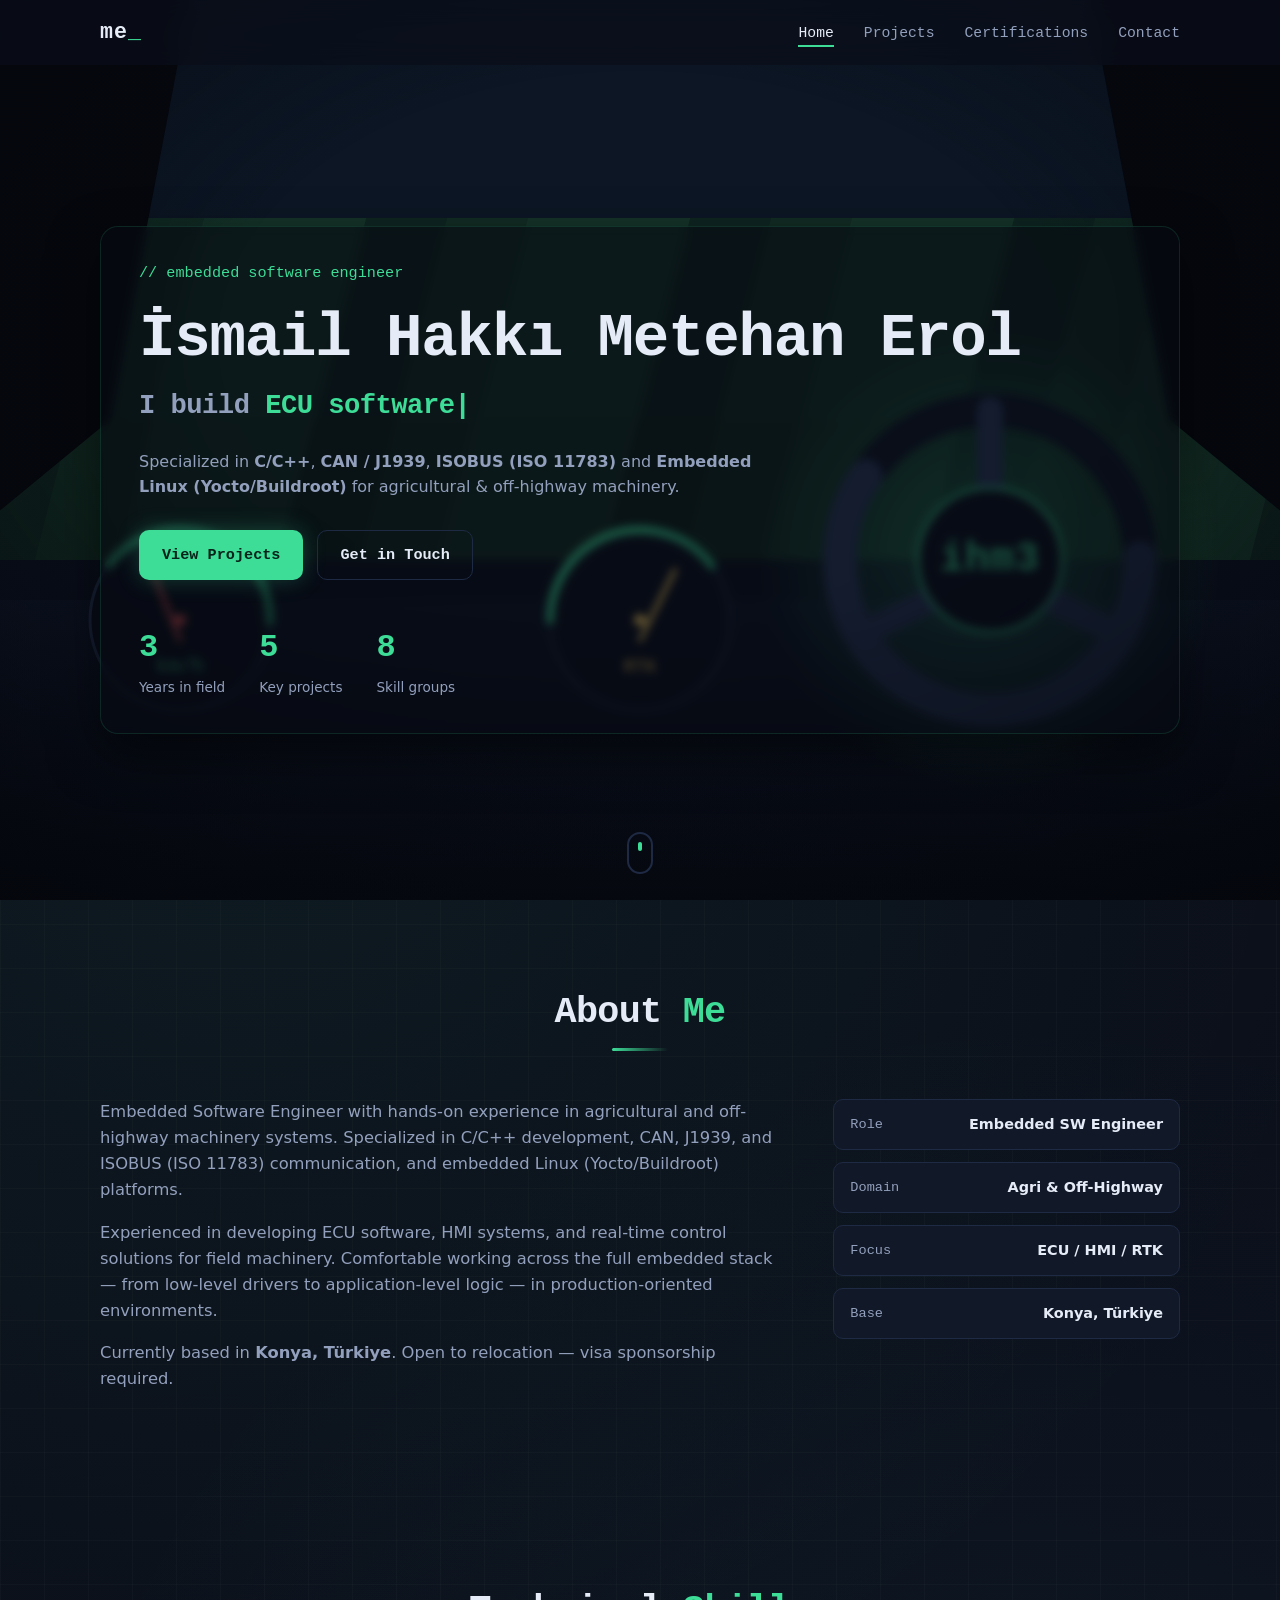
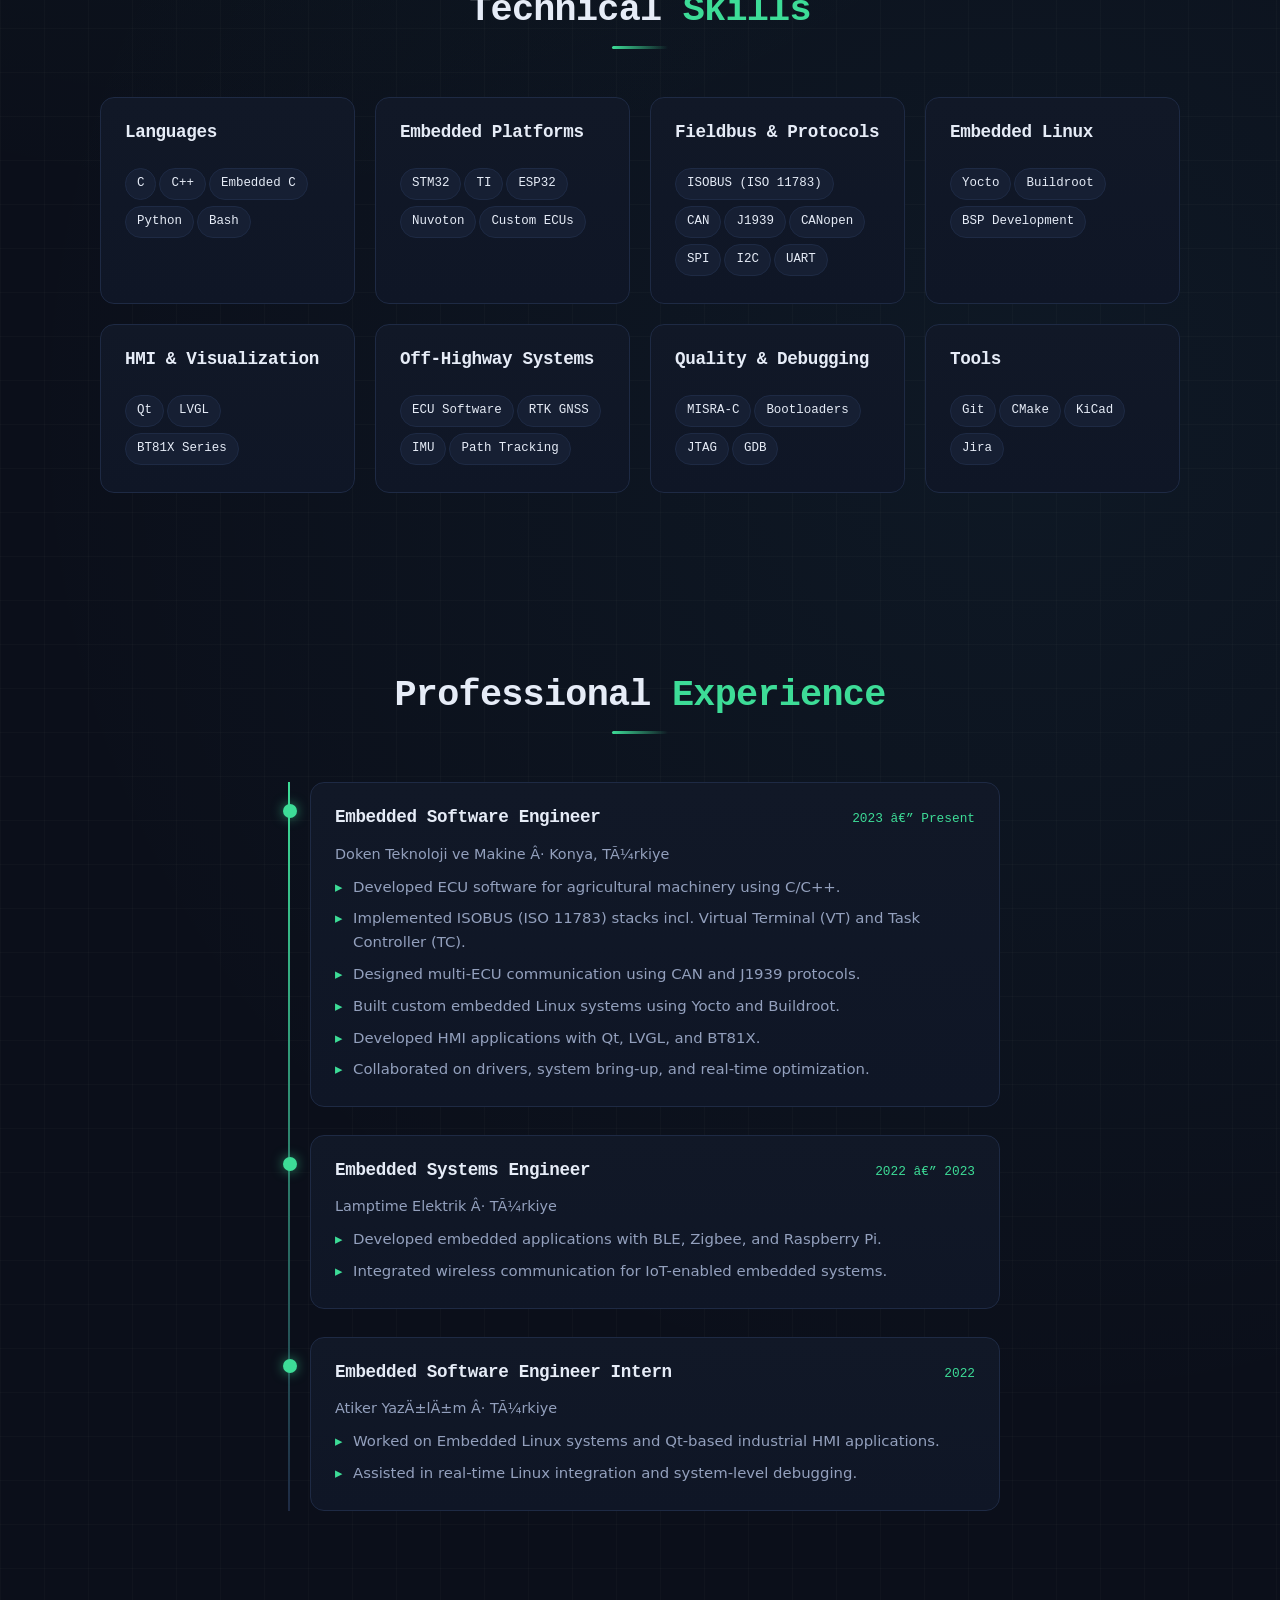
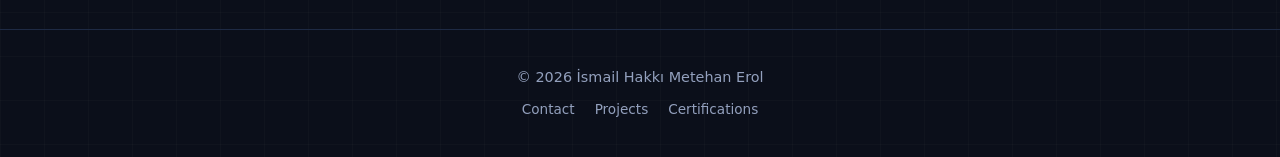
==== index.html @ 16726bd1 "fix: add UTF-8 BOM to all files for reliable Turkish character rendering" ====
﻿<!DOCTYPE html>
<html lang="en">
<head>
  <meta charset="UTF-8">
  <meta name="viewport" content="width=device-width, initial-scale=1.0">
  <meta name="description" content="Portfolio of Metehan Erol, Embedded Software Engineer specializing in agricultural and off-highway systems, ISOBUS, CAN/J1939, and Embedded Linux.">
  <meta name="author" content="İsmail Hakkı Metehan Erol">
  <meta property="og:title" content="Metehan Erol | Embedded Software Engineer">
  <meta property="og:description" content="Embedded Software Engineer — ISOBUS, CAN/J1939, Embedded Linux, RTK GNSS.">
  <meta property="og:type" content="website">
  <title>Metehan Erol | Embedded Software Engineer</title>
  <link rel="stylesheet" href="styles.css">
  <link rel="stylesheet" href="interior.css">
  <script src="script.js" defer></script>
</head>
<body id="top">
  <nav class="navbar" id="navbar">
    <div class="nav-inner">
      <a href="index.html" class="nav-logo">me<span class="accent">_</span></a>
      <button class="nav-toggle" id="navToggle" aria-label="Toggle navigation" aria-expanded="false">
        <span></span><span></span><span></span>
      </button>
      <ul class="nav-links" id="navLinks">
        <li><a href="index.html" class="nav-link active">Home</a></li>
        <li><a href="projects.html" class="nav-link">Projects</a></li>
        <li><a href="certifications.html" class="nav-link">Certifications</a></li>
        <li><a href="contact.html" class="nav-link">Contact</a></li>
      </ul>
    </div>
  </nav>

  <header class="hero">
    <svg class="cab-svg" viewBox="0 0 1400 900" preserveAspectRatio="xMidYMid slice" aria-hidden="true">
      <defs>
        <radialGradient id="wheelGlow" cx="50%" cy="50%" r="50%">
          <stop offset="0%" stop-color="rgba(61,220,151,0.35)"/>
          <stop offset="100%" stop-color="rgba(61,220,151,0)"/>
        </radialGradient>
        <linearGradient id="dashGrad" x1="0" y1="0" x2="0" y2="1">
          <stop offset="0%" stop-color="#0d1526"/>
          <stop offset="100%" stop-color="#070a12"/>
        </linearGradient>
        <linearGradient id="gaugeArc" x1="0" y1="0" x2="1" y2="0">
          <stop offset="0%" stop-color="#1f8f66"/>
          <stop offset="100%" stop-color="#3ddc97"/>
        </linearGradient>
      </defs>

      <!-- Sky -->
      <rect x="0" y="0" width="1400" height="420" fill="#0c1624"/>
      <!-- Moving field rows -->
      <g class="cab-crops">
        <rect x="0" y="380" width="1400" height="300" fill="url(#cropPattern)" opacity="0.7"/>
      </g>
      <pattern id="cropPattern" width="180" height="40" patternUnits="userSpaceOnUse">
        <rect width="180" height="40" fill="#123322"/>
        <rect width="90" height="40" fill="#173d2a"/>
        <rect x="90" width="45" height="40" fill="#0f2a1e"/>
      </pattern>

      <!-- Dashboard body -->
      <path d="M0 560 L1400 560 L1400 900 L0 900 Z" fill="url(#dashGrad)"/>
      <path d="M0 560 L1400 560 L1400 600 L0 600 Z" fill="#0a0f1c"/>

      <!-- Left & right A-pillars -->
      <path d="M0 0 L250 0 L170 420 L0 560 Z" fill="#05070d"/>
      <path d="M1400 0 L1150 0 L1230 420 L1400 560 Z" fill="#05070d"/>

      <!-- Two gauges -->
      <g transform="translate(240 620)">
        <circle r="90" fill="#0a0f1c" stroke="#1e2a44" stroke-width="3"/>
        <circle r="90" fill="none" stroke="url(#gaugeArc)" stroke-width="8" stroke-linecap="round"
              stroke-dasharray="340" stroke-dashoffset="150" transform="rotate(-120)"/>
        <line x1="0" y1="20" x2="-30" y2="-55" stroke="#ff5c5c" stroke-width="4" stroke-linecap="round"/>
        <circle r="6" fill="#ff5c5c"/>
        <text x="0" y="52" text-anchor="middle" fill="#3ddc97" font-family="monospace" font-size="20">km/h</text>
      </g>
      <g transform="translate(700 620)">
        <circle r="90" fill="#0a0f1c" stroke="#1e2a44" stroke-width="3"/>
        <circle r="90" fill="none" stroke="url(#gaugeArc)" stroke-width="8" stroke-linecap="round"
              stroke-dasharray="340" stroke-dashoffset="210" transform="rotate(-120)"/>
        <line x1="0" y1="20" x2="35" y2="-50" stroke="#ffd166" stroke-width="4" stroke-linecap="round"/>
        <circle r="6" fill="#ffd166"/>
        <text x="0" y="52" text-anchor="middle" fill="#ffd166" font-family="monospace" font-size="18">RTK</text>
      </g>

      <!-- Steering wheel -->
      <g transform="translate(1050 560)">
        <circle r="230" fill="url(#wheelGlow)"/>
        <circle cx="0" cy="0" r="150" fill="none" stroke="#0f1626" stroke-width="34"/>
        <circle cx="0" cy="0" r="150" fill="none" stroke="#2a3a5c" stroke-width="34"
                stroke-dasharray="560 380" stroke-linecap="round"/>
        <!-- spokes -->
        <line x1="0" y1="-150" x2="0" y2="-70" stroke="#2a3a5c" stroke-width="26" stroke-linecap="round"/>
        <line x1="-130" y1="75" x2="-60" y2="40" stroke="#2a3a5c" stroke-width="26" stroke-linecap="round"/>
        <line x1="130" y1="75" x2="60" y2="40" stroke="#2a3a5c" stroke-width="26" stroke-linecap="round"/>
        <!-- hub -->
        <circle r="72" fill="#0a0f1c" stroke="#3ddc97" stroke-width="3"/>
        <text x="0" y="10" text-anchor="middle" fill="#3ddc97" font-family="monospace"
              font-weight="bold" font-size="40" letter-spacing="1">ihm3</text>
      </g>

      <!-- Vignette -->
      <rect x="0" y="0" width="1400" height="900" fill="url(#vignetteGrad)"/>
      <defs>
        <radialGradient id="vignetteGrad" cx="50%" cy="38%" r="75%">
          <stop offset="40%" stop-color="rgba(5,8,15,0)"/>
          <stop offset="100%" stop-color="rgba(4,6,12,0.85)"/>
        </radialGradient>
      </defs>
    </svg>
    <div class="hero-inner">
      <p class="hero-eyebrow reveal">// embedded software engineer</p>
      <h1 class="hero-title reveal">İsmail Hakkı Metehan Erol</h1>
      <h2 class="hero-sub reveal">I build <span id="typed" class="accent"></span><span class="cursor">|</span></h2>
      <p class="hero-desc reveal">
        Specialized in <strong>C/C++</strong>, <strong>CAN / J1939</strong>, <strong>ISOBUS (ISO 11783)</strong>
        and <strong>Embedded Linux (Yocto/Buildroot)</strong> for agricultural &amp; off-highway machinery.
      </p>
      <div class="hero-actions reveal">
        <a href="projects.html" class="btn btn-primary">View Projects</a>
        <a href="contact.html" class="btn btn-ghost">Get in Touch</a>
      </div>
      <div class="hero-stats reveal" id="statCounters">
        <div class="stat"><span class="stat-num" data-target="3">0</span><span class="stat-label">Years in field</span></div>
        <div class="stat"><span class="stat-num" data-target="5">0</span><span class="stat-label">Key projects</span></div>
        <div class="stat"><span class="stat-num" data-target="8">0</span><span class="stat-label">Skill groups</span></div>
      </div>
    </div>
    <a href="#about" class="scroll-hint" aria-label="Scroll to about"><span></span></a>
  </header>

  <main class="container">
    <section id="about" class="section">
      <div class="section-head reveal">
        <h2 class="section-title">About <span class="accent">Me</span></h2>
      </div>
      <div class="about-grid">
        <div class="about-text reveal">
          <p>
            Embedded Software Engineer with hands-on experience in agricultural and off-highway machinery systems.
            Specialized in C/C++ development, CAN, J1939, and ISOBUS (ISO 11783) communication, and embedded Linux
            (Yocto/Buildroot) platforms.
          </p>
          <p>
            Experienced in developing ECU software, HMI systems, and real-time control solutions for field machinery.
            Comfortable working across the full embedded stack — from low-level drivers to application-level logic —
            in production-oriented environments.
          </p>
          <p>
            Currently based in <strong>Konya, Türkiye</strong>. Open to relocation — visa sponsorship required.
          </p>
        </div>
        <div class="about-facts reveal">
          <div class="fact"><span>Role</span><b>Embedded SW Engineer</b></div>
          <div class="fact"><span>Domain</span><b>Agri &amp; Off-Highway</b></div>
          <div class="fact"><span>Focus</span><b>ECU / HMI / RTK</b></div>
          <div class="fact"><span>Base</span><b>Konya, Türkiye</b></div>
        </div>
      </div>
    </section>

    <section id="skills" class="section">
      <div class="section-head reveal">
        <h2 class="section-title">Technical <span class="accent">Skills</span></h2>
      </div>
      <div class="skills-grid" id="skillsGrid"></div>
    </section>

    <section id="experience" class="section">
      <div class="section-head reveal">
        <h2 class="section-title">Professional <span class="accent">Experience</span></h2>
      </div>
      <div class="timeline" id="timeline"></div>
    </section>
  </main>

  <footer class="footer">
    <p>© <span id="year"></span> İsmail Hakkı Metehan Erol</p>
    <p class="footer-links">
      <a href="contact.html">Contact</a>
      <a href="projects.html">Projects</a>
      <a href="certifications.html">Certifications</a>
    </p>
  </footer>

  <button class="to-top" id="toTop" aria-label="Back to top">↑</button>
</body>
</html>
---- styles.css ----
﻿/* ============ Reset & Variables ============ */
*,
*::before,
*::after {
  box-sizing: border-box;
  margin: 0;
  padding: 0;
}

:root {
  --bg: #0b0f1a;
  --bg-elev: #111827;
  --bg-elev2: #161f33;
  --surface: #0f1626;
  --border: #1e2a44;
  --text: #e6ecf7;
  --muted: #93a0bd;
  --accent: #3ddc97;
  --accent-dim: #1f8f66;
  --danger: #ff5c5c;
  --warning: #ffd166;
  --info: #4cc9f0;
  --mono: "JetBrains Mono", "Fira Code", Consolas, monospace;
  --sans: "Inter", "Segoe UI", system-ui, -apple-system, sans-serif;
  --radius: 14px;
  --transition: 0.28s cubic-bezier(0.4, 0, 0.2, 1);
  --shadow: 0 10px 30px rgba(0, 0, 0, 0.45);
}
/* ============ Base & Background ============ */
html {
  scroll-behavior: smooth;
}

body {
  background-color: var(--bg);
  background-image:
    radial-gradient(circle at 20% 20%, rgba(61, 220, 151, 0.06), transparent 40%),
    radial-gradient(circle at 80% 60%, rgba(76, 201, 240, 0.05), transparent 45%),
    linear-gradient(rgba(255, 255, 255, 0.02) 1px, transparent 1px),
    linear-gradient(90deg, rgba(255, 255, 255, 0.02) 1px, transparent 1px);
  background-size: 100% 100%, 100% 100%, 44px 44px, 44px 44px;
  color: var(--text);
  font-family: var(--sans);
  line-height: 1.6;
  -webkit-font-smoothing: antialiased;
  overflow-x: hidden;
}

a {
  color: var(--accent);
  text-decoration: none;
}

a:hover {
  color: #6ff0bb;
}

.container {
  width: min(1080px, 92%);
  margin: 0 auto;
}

::selection {
  background: var(--accent);
  color: #06231a;
}

::-webkit-scrollbar {
  width: 10px;
}
::-webkit-scrollbar-track {
  background: var(--bg);
}
::-webkit-scrollbar-thumb {
  background: var(--border);
  border-radius: 10px;
}
::-webkit-scrollbar-thumb:hover {
  background: var(--accent-dim);
}

.accent {
  color: var(--accent);
}
/* ============ Typography & Sections ============ */
h1, h2, h3, h4 {
  font-family: var(--mono);
  font-weight: 700;
  line-height: 1.2;
  letter-spacing: -0.02em;
}

.section {
  padding: 90px 0;
}

.section-head {
  text-align: center;
  margin-bottom: 48px;
}

.section-title {
  font-size: clamp(1.6rem, 3.5vw, 2.3rem);
  margin-bottom: 12px;
}

.section-title::after {
  content: "";
  display: block;
  width: 56px;
  height: 3px;
  margin: 14px auto 0;
  background: linear-gradient(90deg, var(--accent), transparent);
  border-radius: 3px;
}

.section-sub {
  color: var(--muted);
  max-width: 560px;
  margin: 0 auto;
}
/* ============ Cards, Badges, Buttons ============ */
.card {
  background: linear-gradient(180deg, var(--bg-elev), var(--surface));
  border: 1px solid var(--border);
  border-radius: var(--radius);
  padding: 24px;
  transition: transform var(--transition), box-shadow var(--transition), border-color var(--transition);
}

.card:hover {
  transform: translateY(-4px);
  border-color: var(--accent-dim);
  box-shadow: var(--shadow), 0 0 24px rgba(61, 220, 151, 0.12);
}

.card-title {
  font-size: 1.1rem;
  margin-bottom: 10px;
  color: var(--text);
}

.card-text {
  color: var(--muted);
  font-size: 0.95rem;
}

.badge {
  display: inline-block;
  font-family: var(--mono);
  font-size: 0.78rem;
  padding: 5px 11px;
  margin: 3px 3px 3px 0;
  border: 1px solid var(--border);
  border-radius: 999px;
  color: var(--text);
  background: var(--bg-elev2);
  transition: all var(--transition);
}

.badge:hover {
  border-color: var(--accent);
  color: var(--accent);
  box-shadow: 0 0 12px rgba(61, 220, 151, 0.2);
}

.btn {
  display: inline-block;
  font-family: var(--mono);
  font-weight: 600;
  font-size: 0.95rem;
  padding: 12px 22px;
  border-radius: 10px;
  border: 1px solid transparent;
  cursor: pointer;
  transition: all var(--transition);
}

.btn-primary {
  background: var(--accent);
  color: #06231a;
  box-shadow: 0 0 22px rgba(61, 220, 151, 0.25);
}

.btn-primary:hover {
  background: #6ff0bb;
  color: #06231a;
  transform: translateY(-2px);
}

.btn-ghost {
  border-color: var(--border);
  color: var(--text);
  background: transparent;
}

.btn-ghost:hover {
  border-color: var(--accent);
  color: var(--accent);
}
/* ============ Responsive Breakpoints ============ */
@media (max-width: 768px) {
  .section {
    padding: 60px 0;
  }
  .nav-links {
    position: fixed;
    inset: 0 0 auto 0;
    flex-direction: column;
    background: var(--bg-elev);
    padding: 80px 24px 24px;
    gap: 20px;
    transform: translateY(-120%);
    transition: transform var(--transition);
    z-index: 90;
  }
  .nav-links.open {
    transform: translateY(0);
  }
  .nav-toggle {
    display: flex;
  }
  .hero-inner {
    padding: 0 20px;
  }
  .dashboard {
    grid-template-columns: 1fr !important;
  }
}
/* ============ Navbar ============ */
.navbar {
  position: fixed;
  top: 0;
  left: 0;
  right: 0;
  z-index: 100;
  background: rgba(11, 15, 26, 0.72);
  backdrop-filter: blur(12px);
  border-bottom: 1px solid transparent;
  transition: background var(--transition), border-color var(--transition);
}

.navbar.scrolled {
  background: rgba(11, 15, 26, 0.92);
  border-color: var(--border);
}

.nav-inner {
  width: min(1080px, 92%);
  margin: 0 auto;
  display: flex;
  align-items: center;
  justify-content: space-between;
  height: 64px;
}

.nav-logo {
  font-family: var(--mono);
  font-weight: 700;
  font-size: 1.35rem;
  color: var(--text);
  letter-spacing: 1px;
}

.nav-links {
  display: flex;
  gap: 30px;
  list-style: none;
  align-items: center;
}

.nav-link {
  font-family: var(--mono);
  font-size: 0.92rem;
  color: var(--muted);
  position: relative;
  padding: 4px 0;
}

.nav-link::after {
  content: "";
  position: absolute;
  left: 0;
  bottom: -2px;
  width: 0;
  height: 2px;
  background: var(--accent);
  transition: width var(--transition);
}

.nav-link:hover::after,
.nav-link.active::after {
  width: 100%;
}

.nav-link.active {
  color: var(--text);
}

.nav-toggle {
  display: none;
  flex-direction: column;
  gap: 5px;
  background: none;
  border: none;
  cursor: pointer;
  z-index: 95;
}

.nav-toggle span {
  width: 26px;
  height: 2px;
  background: var(--text);
  transition: all var(--transition);
}

.nav-toggle.open span:nth-child(1) { transform: translateY(7px) rotate(45deg); }
.nav-toggle.open span:nth-child(2) { opacity: 0; }
.nav-toggle.open span:nth-child(3) { transform: translateY(-7px) rotate(-45deg); }
/* ============ Hero ============ */
.hero {
  position: relative;
  min-height: 100vh;
  display: flex;
  align-items: center;
  padding: 120px 0 60px;
  overflow: hidden;
}

.hero-inner {
  position: relative;
  z-index: 2;
  width: min(1080px, 92%);
  margin: 0 auto;
  padding: 34px 38px;
  border-radius: 18px;
  background: rgba(7, 10, 18, 0.62);
  border: 1px solid rgba(61, 220, 151, 0.14);
  backdrop-filter: blur(4px);
  box-shadow: 0 20px 50px rgba(0, 0, 0, 0.5);
}

@media (max-width: 768px) {
  .hero-inner {
    padding: 24px 20px;
  }
}

.hero-eyebrow {
  font-family: var(--mono);
  color: var(--accent);
  font-size: 0.95rem;
  margin-bottom: 18px;
  opacity: 0.9;
}

.hero-title {
  font-size: clamp(2.2rem, 6vw, 3.8rem);
  margin-bottom: 14px;
}

.hero-sub {
  font-size: clamp(1.2rem, 3vw, 1.7rem);
  color: var(--muted);
  min-height: 2.4rem;
  margin-bottom: 20px;
}

.cursor {
  color: var(--accent);
  animation: blink 1s step-end infinite;
}

@keyframes blink {
  50% { opacity: 0; }
}

.hero-desc {
  max-width: 620px;
  color: var(--muted);
  margin-bottom: 30px;
}

.hero-actions {
  display: flex;
  gap: 14px;
  flex-wrap: wrap;
  margin-bottom: 42px;
}

.hero-stats {
  display: flex;
  gap: 34px;
  flex-wrap: wrap;
}

.stat-num {
  font-family: var(--mono);
  font-size: 2rem;
  font-weight: 700;
  color: var(--accent);
}

.stat-label {
  display: block;
  font-size: 0.85rem;
  color: var(--muted);
  margin-top: 4px;
}

.scroll-hint {
  position: absolute;
  bottom: 26px;
  left: 50%;
  transform: translateX(-50%);
  z-index: 2;
  width: 26px;
  height: 42px;
  border: 2px solid var(--border);
  border-radius: 14px;
  display: flex;
  justify-content: center;
  padding-top: 8px;
}

.scroll-hint span {
  width: 4px;
  height: 9px;
  background: var(--accent);
  border-radius: 4px;
  animation: scrolldot 1.6s ease-in-out infinite;
}

@keyframes scrolldot {
  0% { transform: translateY(0); opacity: 1; }
  70% { transform: translateY(14px); opacity: 0; }
  100% { transform: translateY(0); opacity: 0; }
}
/* ============ Reveal animation ============ */
.reveal {
  opacity: 0;
  transform: translateY(30px);
  transition: opacity 0.7s ease, transform 0.7s ease;
}

.reveal.visible {
  opacity: 1;
  transform: translateY(0);
}

.reveal.delay-1 { transition-delay: 0.1s; }
.reveal.delay-2 { transition-delay: 0.2s; }
.reveal.delay-3 { transition-delay: 0.3s; }

/* ============ Back to top ============ */
.to-top {
  position: fixed;
  right: 24px;
  bottom: 24px;
  width: 46px;
  height: 46px;
  border-radius: 50%;
  border: 1px solid var(--border);
  background: var(--bg-elev);
  color: var(--accent);
  font-size: 1.2rem;
  cursor: pointer;
  opacity: 0;
  pointer-events: none;
  transform: translateY(12px);
  transition: all var(--transition);
  z-index: 80;
}

.to-top.visible {
  opacity: 1;
  pointer-events: auto;
  transform: translateY(0);
}

.to-top:hover {
  border-color: var(--accent);
  box-shadow: 0 0 16px rgba(61, 220, 151, 0.3);
}

/* ============ Tilt base ============ */
.tilt {
  transform-style: preserve-3d;
  will-change: transform;
}
/* ============ About ============ */
.about-grid {
  display: grid;
  grid-template-columns: 2fr 1fr;
  gap: 40px;
  align-items: start;
}

.about-text p {
  color: var(--muted);
  margin-bottom: 16px;
  font-size: 1.02rem;
}

.about-facts {
  display: grid;
  gap: 12px;
}

.fact {
  display: flex;
  justify-content: space-between;
  align-items: center;
  padding: 13px 16px;
  border: 1px solid var(--border);
  border-radius: 10px;
  background: var(--bg-elev);
}

.fact span {
  color: var(--muted);
  font-size: 0.85rem;
  font-family: var(--mono);
}

.fact b {
  font-size: 0.9rem;
  color: var(--text);
}

/* ============ Skills ============ */
.skills-grid {
  display: grid;
  grid-template-columns: repeat(auto-fill, minmax(240px, 1fr));
  gap: 20px;
}

.skill-head {
  display: flex;
  align-items: center;
  gap: 10px;
  margin-bottom: 12px;
}

.skill-icon {
  color: var(--accent);
  font-size: 1.1rem;
}

.skill-tags {
  display: flex;
  flex-wrap: wrap;
}

/* ============ Timeline ============ */
.timeline {
  position: relative;
  max-width: 720px;
  margin: 0 auto;
  padding-left: 30px;
}

.timeline::before {
  content: "";
  position: absolute;
  left: 8px;
  top: 0;
  bottom: 0;
  width: 2px;
  background: linear-gradient(180deg, var(--accent), var(--border));
}

.timeline-item {
  position: relative;
  margin-bottom: 28px;
}

.timeline-dot {
  position: absolute;
  left: -27px;
  top: 22px;
  width: 14px;
  height: 14px;
  border-radius: 50%;
  background: var(--accent);
  box-shadow: 0 0 12px rgba(61, 220, 151, 0.6);
}

.tl-head {
  display: flex;
  justify-content: space-between;
  align-items: baseline;
  flex-wrap: wrap;
  gap: 6px;
}

.tl-period {
  font-family: var(--mono);
  font-size: 0.8rem;
  color: var(--accent);
}

.tl-company {
  color: var(--muted);
  margin: 4px 0 10px;
  font-size: 0.9rem;
}

.tl-list {
  list-style: none;
  display: grid;
  gap: 8px;
}

.tl-list li {
  position: relative;
  padding-left: 18px;
  color: var(--muted);
  font-size: 0.93rem;
}

.tl-list li::before {
  content: "▸";
  position: absolute;
  left: 0;
  color: var(--accent);
}

/* ============ Footer ============ */
.footer {
  border-top: 1px solid var(--border);
  padding: 36px 20px;
  text-align: center;
  color: var(--muted);
  font-size: 0.9rem;
}

.footer-links {
  margin-top: 10px;
  display: flex;
  gap: 20px;
  justify-content: center;
}

.footer-links a {
  color: var(--muted);
  font-size: 0.85rem;
}

.footer-links a:hover {
  color: var(--accent);
}
/* ============ Page header ============ */
.page-head {
  padding: 150px 0 60px;
  text-align: center;
}

.page-head-inner {
  width: min(1080px, 92%);
  margin: 0 auto;
}

.page-title {
  font-size: clamp(2rem, 5vw, 3rem);
  margin-bottom: 12px;
}

.page-sub {
  color: var(--muted);
  max-width: 560px;
  margin: 0 auto;
}

/* ============ Projects ============ */
.projects-grid {
  display: grid;
  grid-template-columns: repeat(auto-fill, minmax(280px, 1fr));
  gap: 22px;
  padding-bottom: 90px;
}

.project-card {
  position: relative;
}

.project-tag {
  position: absolute;
  top: 18px;
  right: 18px;
  font-family: var(--mono);
  font-size: 0.7rem;
  letter-spacing: 1px;
  color: var(--accent);
  border: 1px solid var(--accent-dim);
  padding: 3px 8px;
  border-radius: 6px;
  background: rgba(61, 220, 151, 0.08);
}

.project-tech {
  margin-top: 14px;
}

/* ============ Certifications / education ============ */
.two-col {
  display: grid;
  grid-template-columns: 1fr 1fr;
  gap: 40px;
  padding-bottom: 90px;
}

.col-title {
  font-size: 1.25rem;
  margin-bottom: 20px;
  color: var(--accent);
}

.cert-list {
  display: grid;
  gap: 14px;
}

.cert-item {
  display: flex;
  align-items: center;
  gap: 12px;
  padding: 16px 18px;
  font-size: 0.95rem;
}

.cert-check {
  color: var(--accent);
  font-weight: 700;
}

.cert-src {
  margin-left: auto;
  font-family: var(--mono);
  font-size: 0.75rem;
  color: var(--muted);
}

.edu-card {
  margin-bottom: 14px;
}

.lang-card {
  padding: 20px;
}

.lang-row {
  display: flex;
  justify-content: space-between;
  font-family: var(--mono);
  font-size: 0.9rem;
  margin-bottom: 6px;
}

.lang-row b {
  color: var(--accent);
}

.lang-bar {
  height: 8px;
  border-radius: 6px;
  background: var(--bg-elev2);
  overflow: hidden;
  margin-bottom: 16px;
}

.bar-fill {
  display: block;
  height: 100%;
  border-radius: 6px;
  background: linear-gradient(90deg, var(--accent-dim), var(--accent));
  width: 0;
  transition: width 1s ease;
}

.bar-fill.en { width: 85%; }
.bar-fill.tr { width: 100%; }
/* ============ Contact ============ */
.contact-grid {
  display: grid;
  grid-template-columns: 1fr 1fr;
  gap: 40px;
  padding-bottom: 90px;
  align-items: start;
}

.contact-info {
  display: grid;
  gap: 14px;
}

.contact-item {
  display: flex;
  align-items: center;
  gap: 14px;
  padding: 16px 18px;
  border: 1px solid var(--border);
  border-radius: 12px;
  background: var(--bg-elev);
  color: var(--text);
  transition: border-color var(--transition), transform var(--transition);
}

.contact-item:hover {
  border-color: var(--accent);
  transform: translateX(4px);
}

.contact-icon {
  width: 42px;
  height: 42px;
  flex-shrink: 0;
  display: grid;
  place-items: center;
  border-radius: 10px;
  background: var(--bg-elev2);
  color: var(--accent);
  font-family: var(--mono);
  font-weight: 700;
}

.contact-label {
  display: block;
  font-size: 0.75rem;
  color: var(--muted);
  font-family: var(--mono);
  text-transform: uppercase;
  letter-spacing: 1px;
  margin-bottom: 2px;
}

.contact-item b {
  font-size: 0.98rem;
}

.cv-btn {
  margin-top: 8px;
  text-align: center;
}

/* ============ Contact form ============ */
.contact-form {
  display: grid;
  gap: 18px;
}

.field {
  display: grid;
  gap: 8px;
}

.field span {
  font-family: var(--mono);
  font-size: 0.8rem;
  color: var(--muted);
}

.field input,
.field textarea {
  background: var(--bg-elev2);
  border: 1px solid var(--border);
  border-radius: 10px;
  padding: 12px 14px;
  color: var(--text);
  font-family: var(--sans);
  font-size: 0.95rem;
  transition: border-color var(--transition);
  resize: vertical;
}

.field input:focus,
.field textarea:focus {
  outline: none;
  border-color: var(--accent);
  box-shadow: 0 0 0 3px rgba(61, 220, 151, 0.12);
}

.form-note {
  color: var(--accent);
  font-family: var(--mono);
  font-size: 0.9rem;
}

/* ============ Responsive (two-col pages) ============ */
@media (max-width: 768px) {
  .two-col,
  .contact-grid,
  .about-grid {
    grid-template-columns: 1fr;
  }
  .page-head {
    padding: 130px 0 40px;
  }
}
/* ============ Accessibility: reduced motion ============ */
@media (prefers-reduced-motion: reduce) {
  *, *::before, *::after {
    animation-duration: 0.001ms !important;
    animation-iteration-count: 1 !important;
    transition-duration: 0.001ms !important;
    scroll-behavior: auto !important;
  }
  .reveal {
    opacity: 1;
    transform: none;
  }
}
---- interior.css ----
﻿/* ============ Cab interior SVG background scene ============ */
.cab-svg {
  position: absolute;
  inset: 0;
  width: 100%;
  height: 100%;
  z-index: 0;
  overflow: hidden;
  background: #0b0f1a;
}

/* Moving crop rows seen through the windshield */
.cab-crops {
  animation: cabcropmove 26s linear infinite;
  transform: perspective(900px) rotateX(14deg) scale(1.8);
  transform-origin: 50% 100%;
}

@keyframes cabcropmove {
  from { transform: perspective(900px) rotateX(14deg) scale(1.8) translateX(-60px); }
  to { transform: perspective(900px) rotateX(14deg) scale(1.8) translateX(60px); }
}

/* Readability panel over the scene */
.hero-inner {
  position: relative;
  z-index: 2;
}

@media (max-width: 768px) {
  .cab-svg {
    transform: translateX(14%);
  }
}
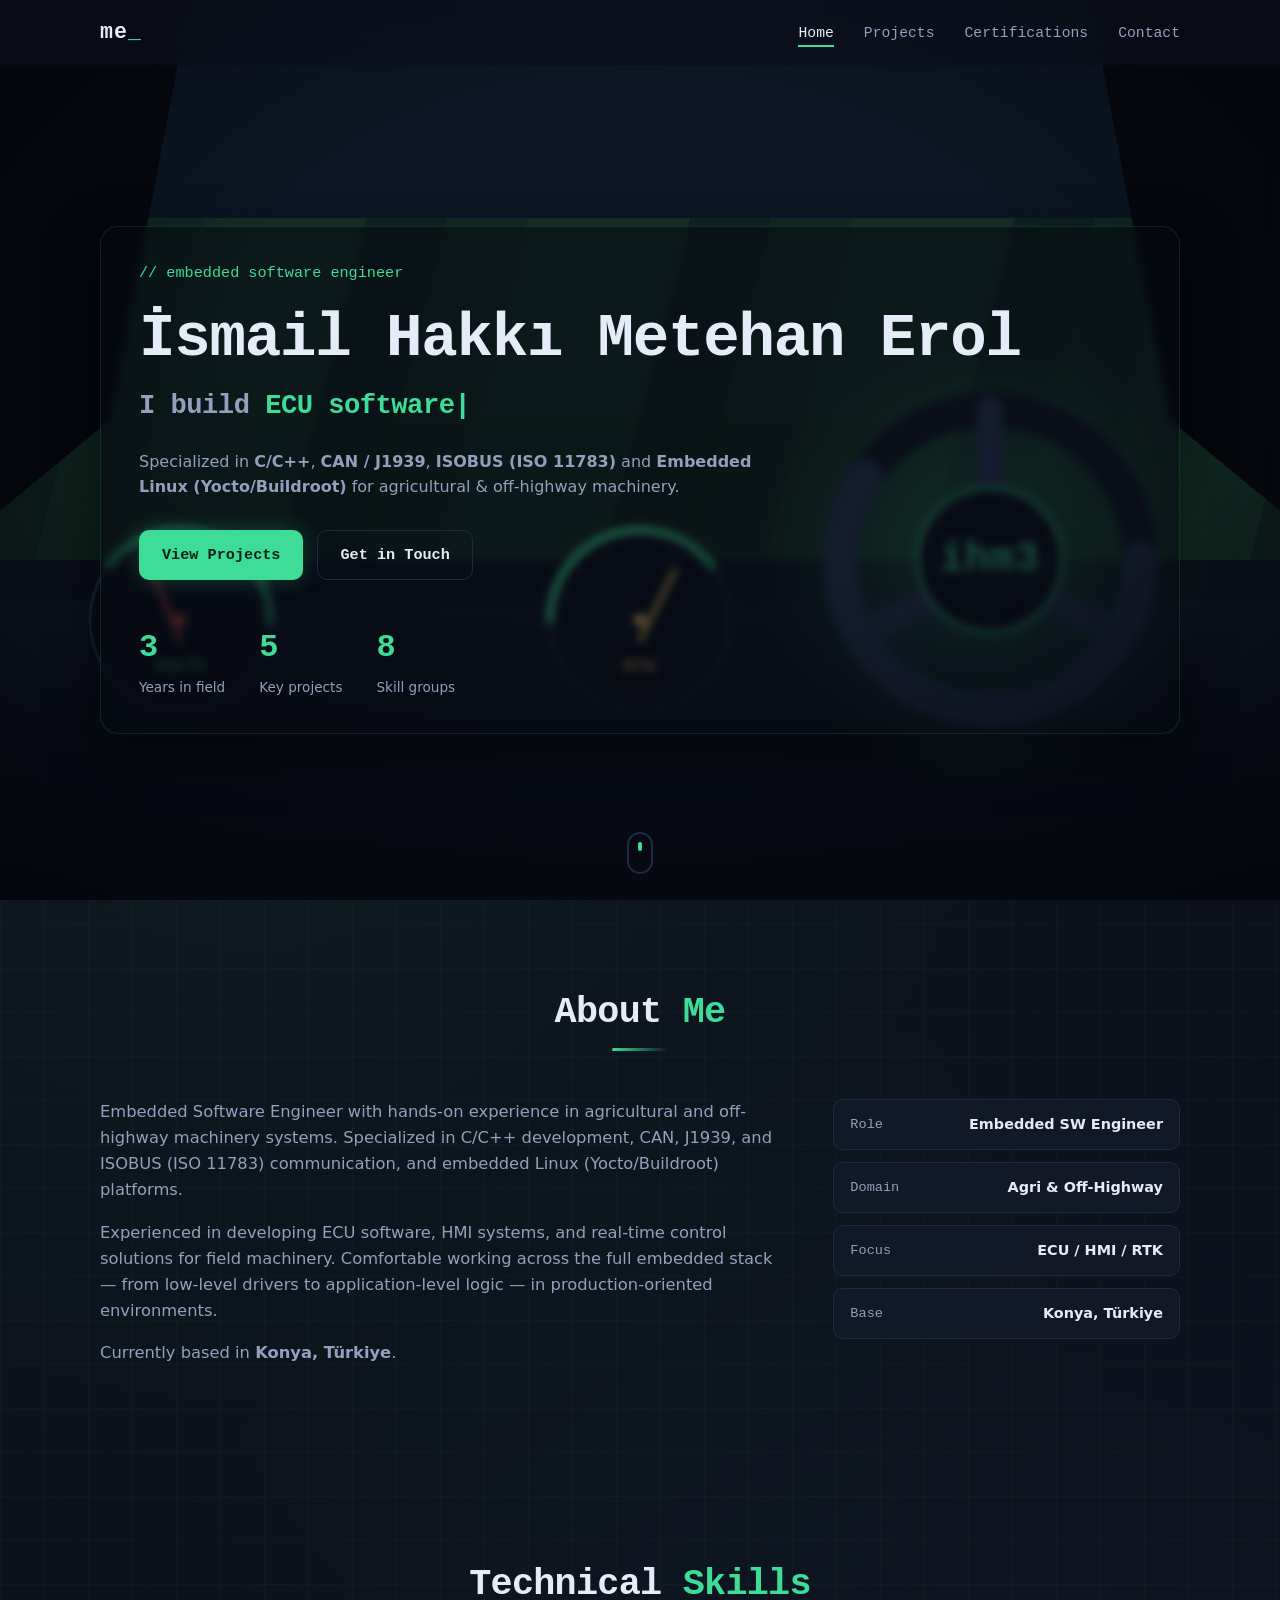
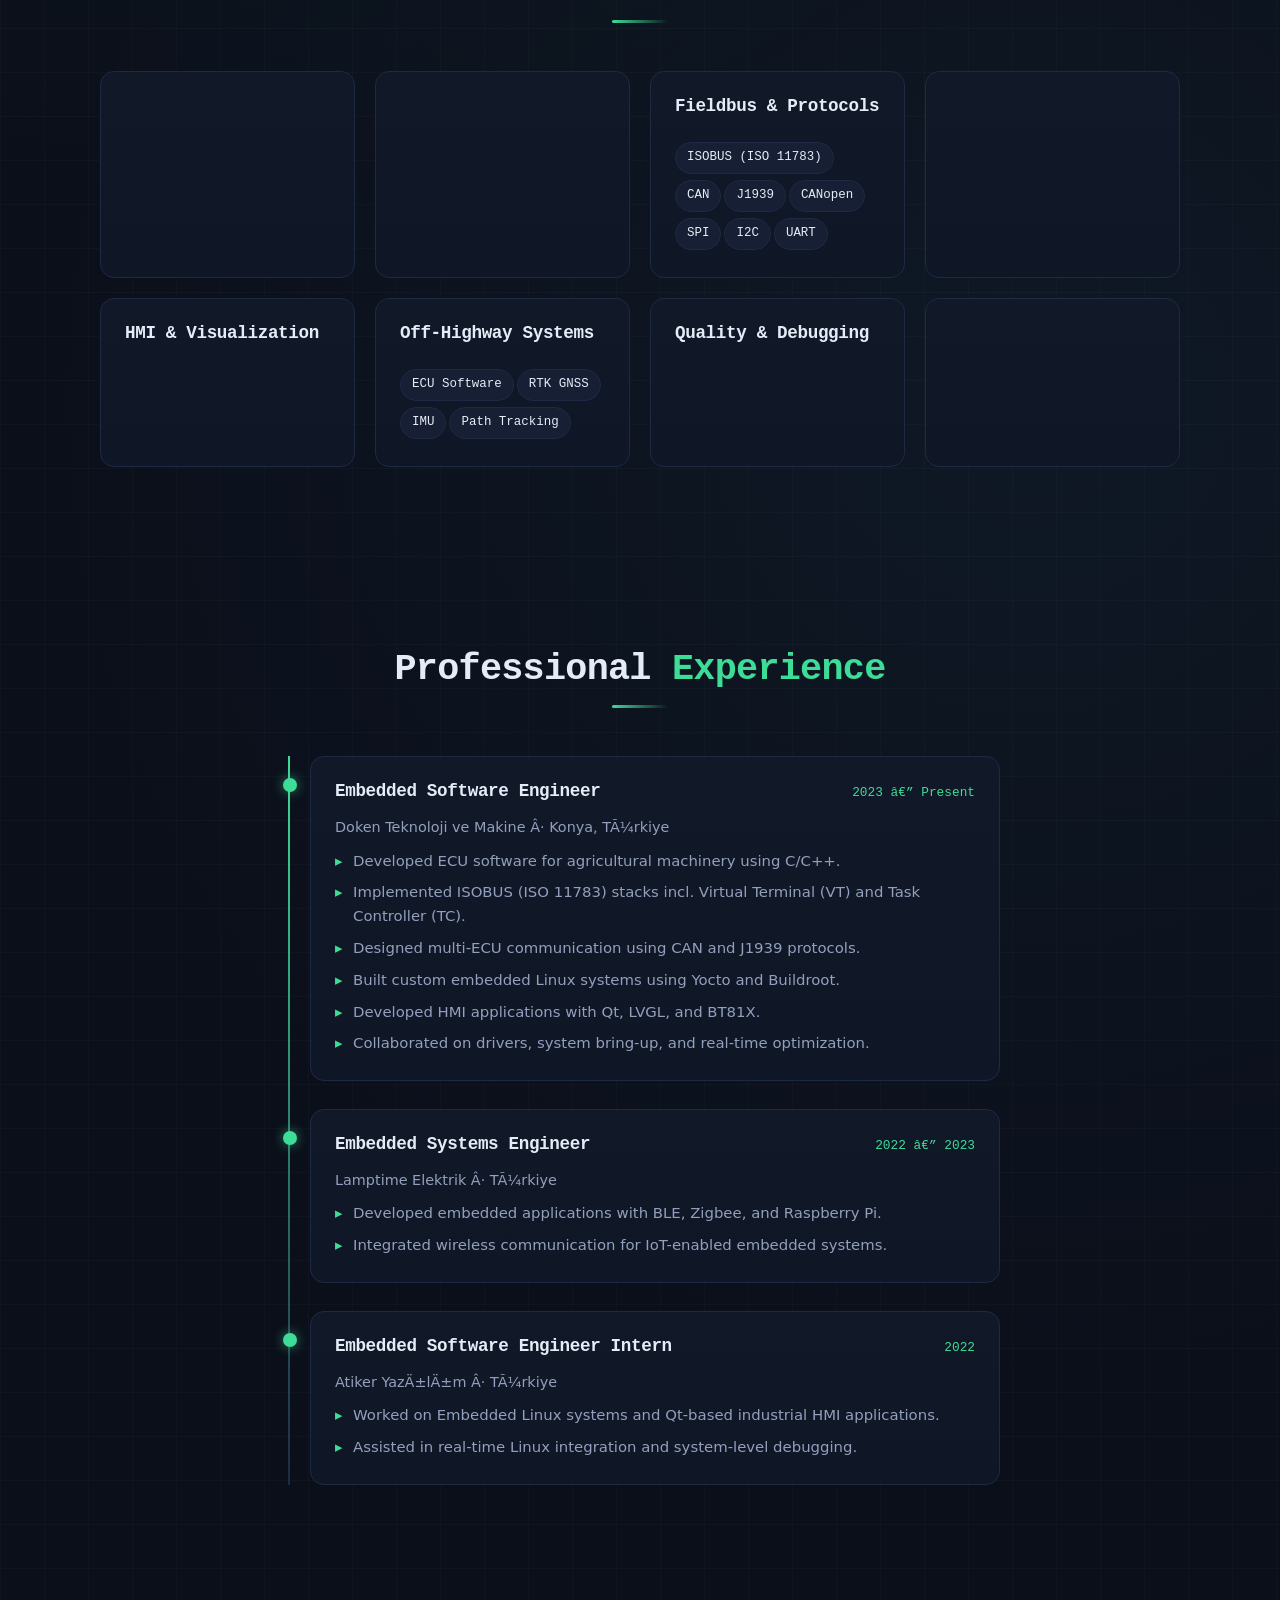
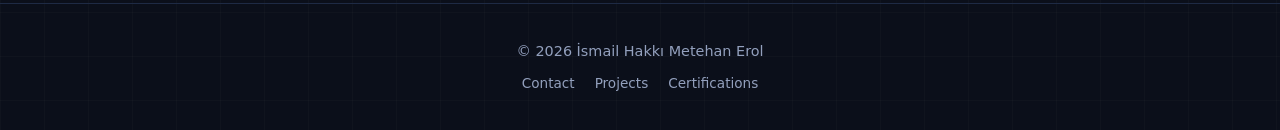
==== commit eacdc157: "fix: add UTF-8 BOM to all files for reliable Turkish character rendering" ====
--- a/index.html
+++ b/index.html
@@ -148,7 +148,7 @@
             in production-oriented environments.
           </p>
           <p>
-            Currently based in <strong>Konya, Türkiye</strong>. Open to relocation — visa sponsorship required.
+            Currently based in <strong>Konya, Türkiye</strong>. 
           </p>
         </div>
         <div class="about-facts reveal">
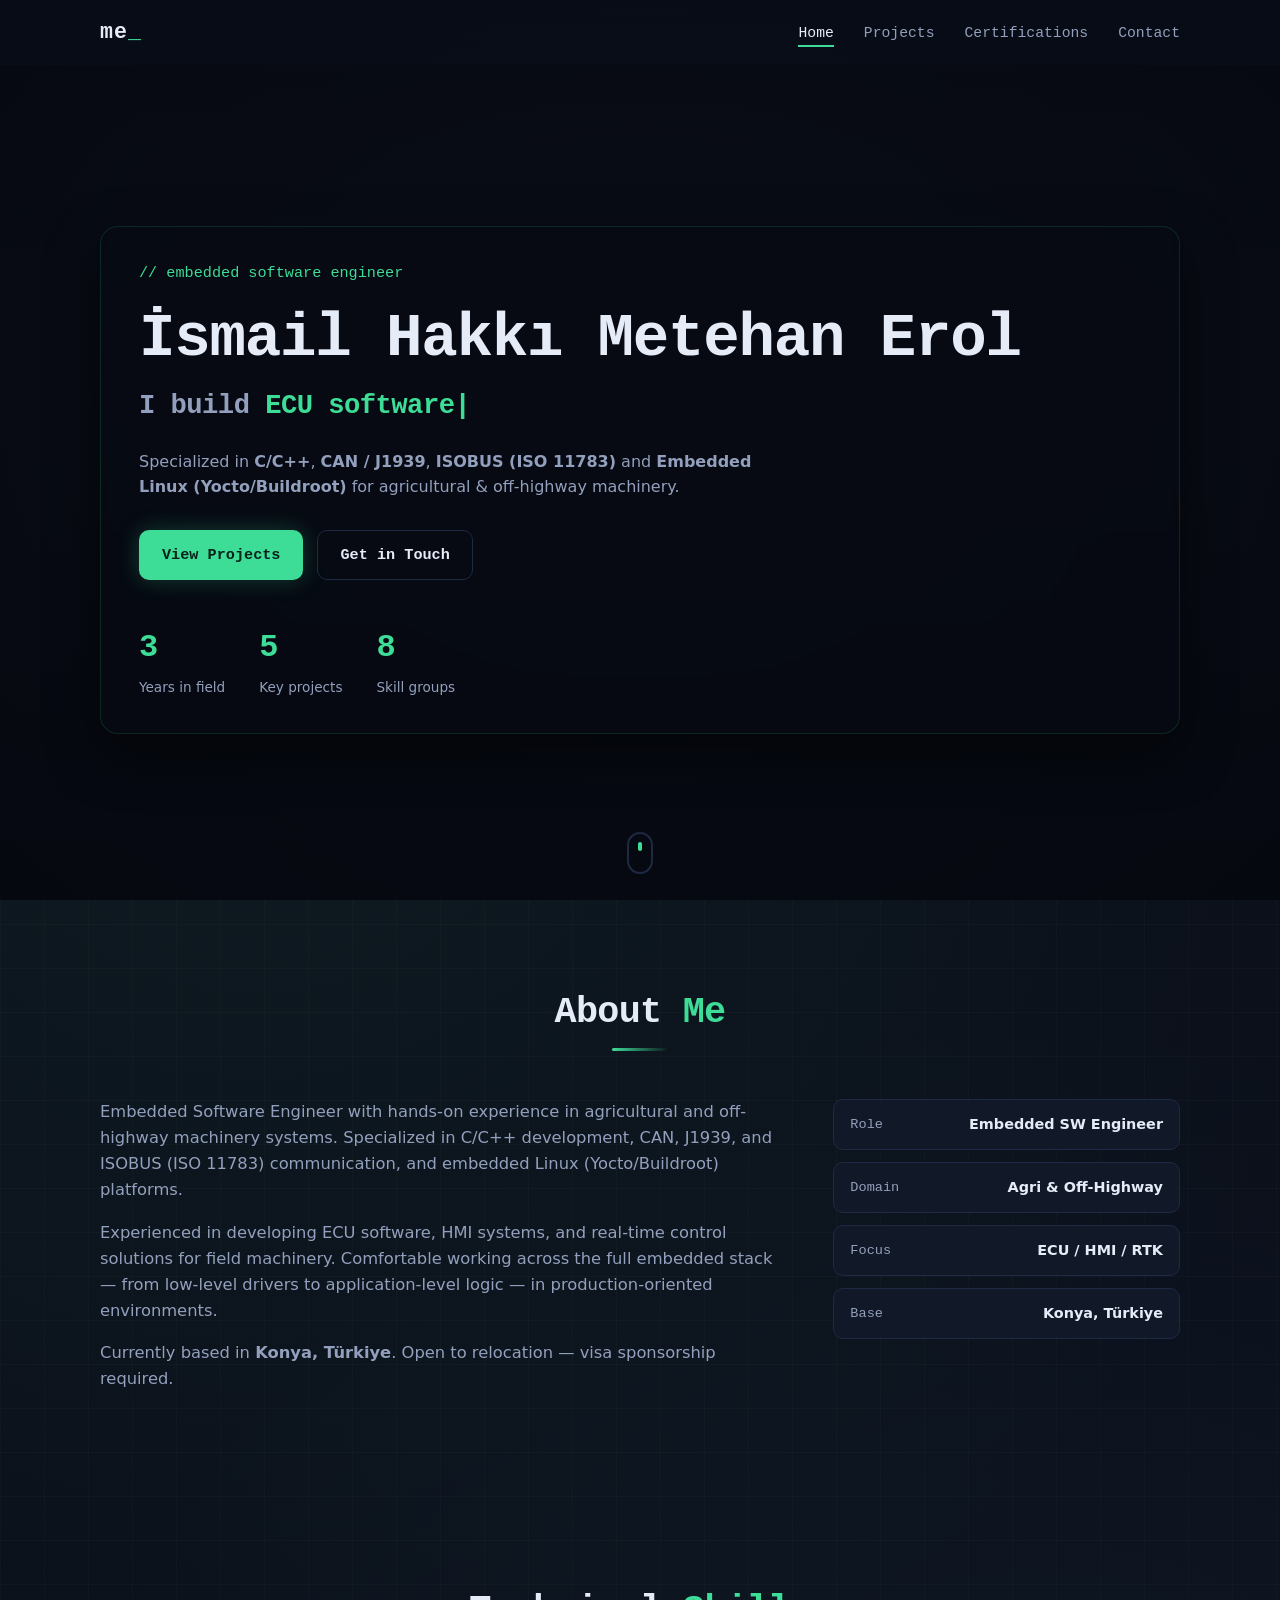
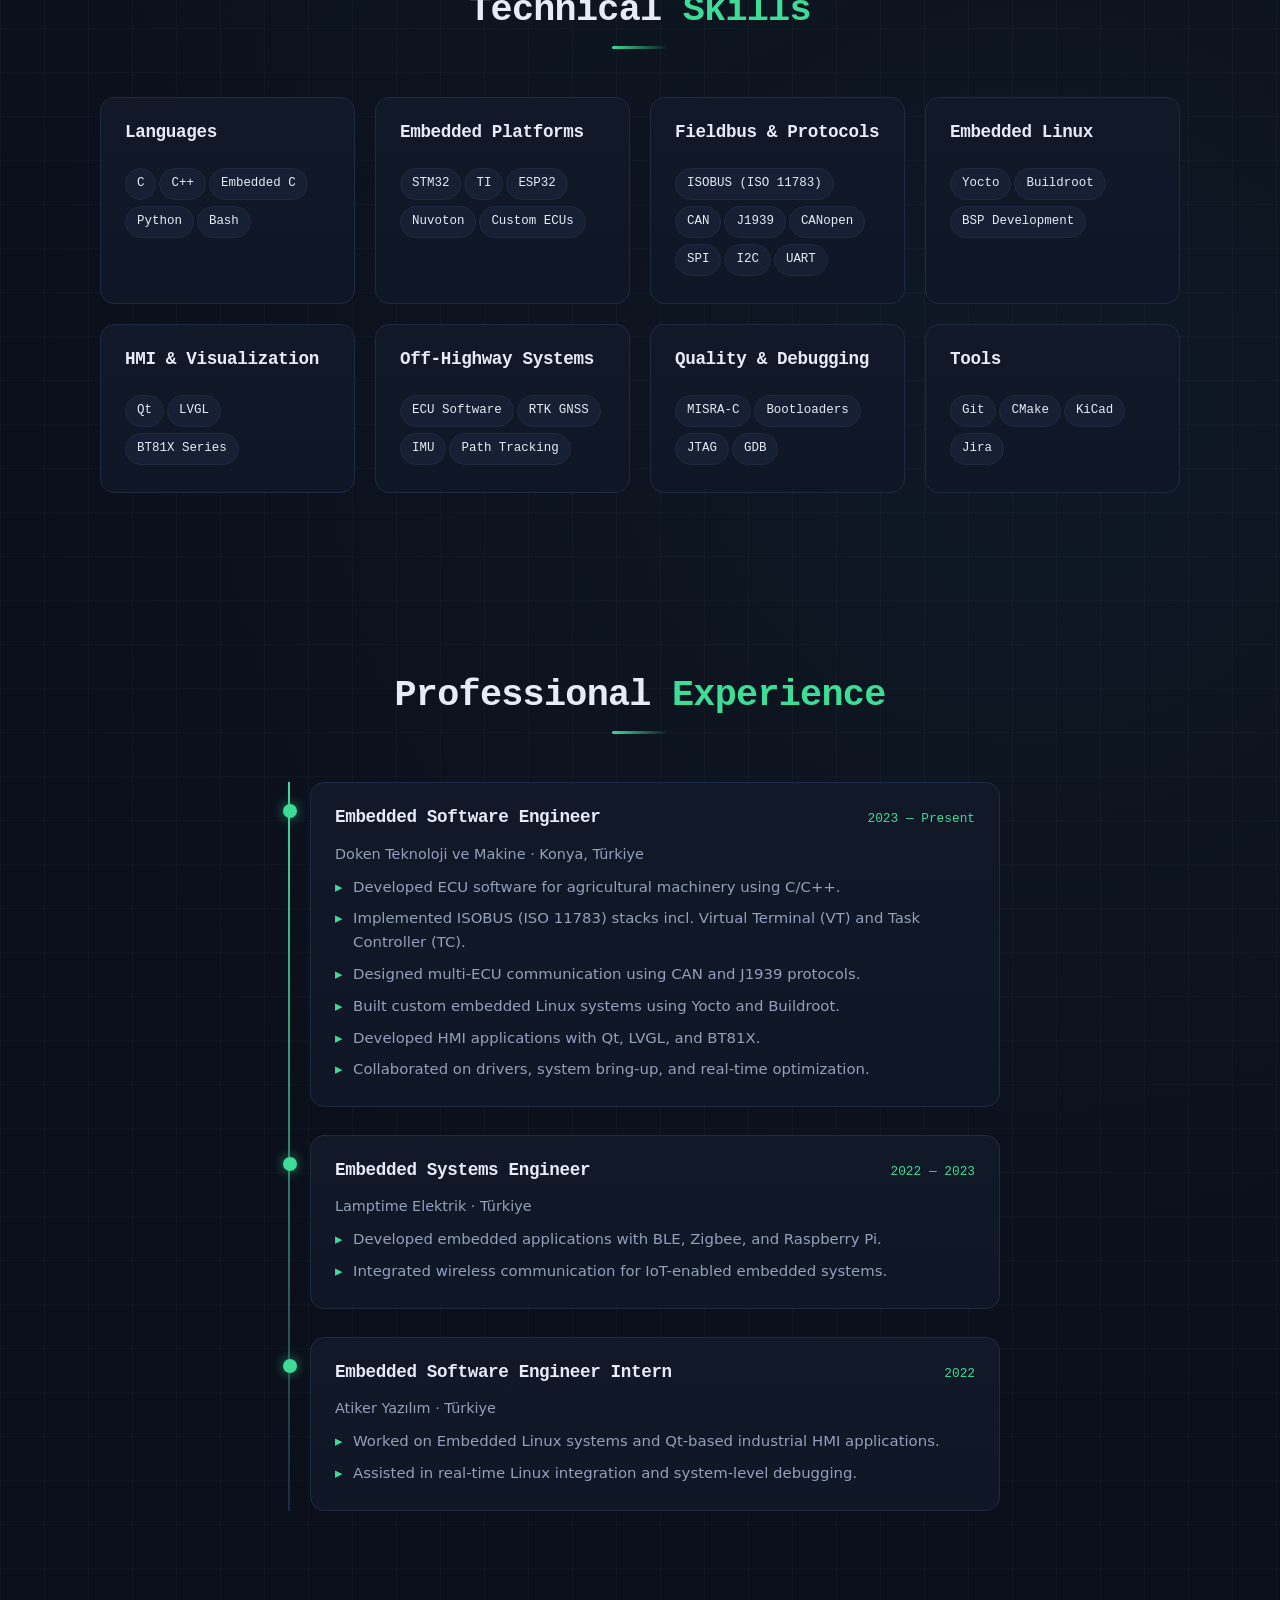
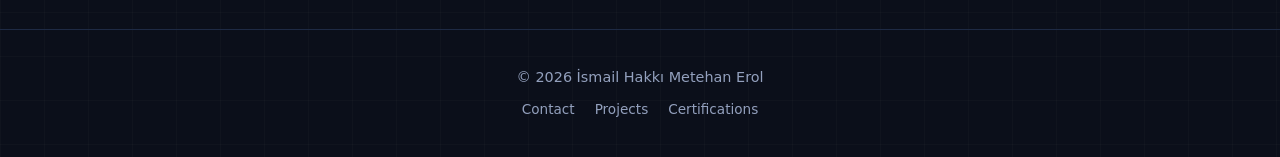
==== commit 8ba3c300: "feat: add rotating machinery/automotive hero background with renamed images" ====
--- a/index.html
+++ b/index.html
@@ -30,85 +30,11 @@
   </nav>
 
   <header class="hero">
-    <svg class="cab-svg" viewBox="0 0 1400 900" preserveAspectRatio="xMidYMid slice" aria-hidden="true">
-      <defs>
-        <radialGradient id="wheelGlow" cx="50%" cy="50%" r="50%">
-          <stop offset="0%" stop-color="rgba(61,220,151,0.35)"/>
-          <stop offset="100%" stop-color="rgba(61,220,151,0)"/>
-        </radialGradient>
-        <linearGradient id="dashGrad" x1="0" y1="0" x2="0" y2="1">
-          <stop offset="0%" stop-color="#0d1526"/>
-          <stop offset="100%" stop-color="#070a12"/>
-        </linearGradient>
-        <linearGradient id="gaugeArc" x1="0" y1="0" x2="1" y2="0">
-          <stop offset="0%" stop-color="#1f8f66"/>
-          <stop offset="100%" stop-color="#3ddc97"/>
-        </linearGradient>
-      </defs>
-
-      <!-- Sky -->
-      <rect x="0" y="0" width="1400" height="420" fill="#0c1624"/>
-      <!-- Moving field rows -->
-      <g class="cab-crops">
-        <rect x="0" y="380" width="1400" height="300" fill="url(#cropPattern)" opacity="0.7"/>
-      </g>
-      <pattern id="cropPattern" width="180" height="40" patternUnits="userSpaceOnUse">
-        <rect width="180" height="40" fill="#123322"/>
-        <rect width="90" height="40" fill="#173d2a"/>
-        <rect x="90" width="45" height="40" fill="#0f2a1e"/>
-      </pattern>
-
-      <!-- Dashboard body -->
-      <path d="M0 560 L1400 560 L1400 900 L0 900 Z" fill="url(#dashGrad)"/>
-      <path d="M0 560 L1400 560 L1400 600 L0 600 Z" fill="#0a0f1c"/>
-
-      <!-- Left & right A-pillars -->
-      <path d="M0 0 L250 0 L170 420 L0 560 Z" fill="#05070d"/>
-      <path d="M1400 0 L1150 0 L1230 420 L1400 560 Z" fill="#05070d"/>
-
-      <!-- Two gauges -->
-      <g transform="translate(240 620)">
-        <circle r="90" fill="#0a0f1c" stroke="#1e2a44" stroke-width="3"/>
-        <circle r="90" fill="none" stroke="url(#gaugeArc)" stroke-width="8" stroke-linecap="round"
-              stroke-dasharray="340" stroke-dashoffset="150" transform="rotate(-120)"/>
-        <line x1="0" y1="20" x2="-30" y2="-55" stroke="#ff5c5c" stroke-width="4" stroke-linecap="round"/>
-        <circle r="6" fill="#ff5c5c"/>
-        <text x="0" y="52" text-anchor="middle" fill="#3ddc97" font-family="monospace" font-size="20">km/h</text>
-      </g>
-      <g transform="translate(700 620)">
-        <circle r="90" fill="#0a0f1c" stroke="#1e2a44" stroke-width="3"/>
-        <circle r="90" fill="none" stroke="url(#gaugeArc)" stroke-width="8" stroke-linecap="round"
-              stroke-dasharray="340" stroke-dashoffset="210" transform="rotate(-120)"/>
-        <line x1="0" y1="20" x2="35" y2="-50" stroke="#ffd166" stroke-width="4" stroke-linecap="round"/>
-        <circle r="6" fill="#ffd166"/>
-        <text x="0" y="52" text-anchor="middle" fill="#ffd166" font-family="monospace" font-size="18">RTK</text>
-      </g>
-
-      <!-- Steering wheel -->
-      <g transform="translate(1050 560)">
-        <circle r="230" fill="url(#wheelGlow)"/>
-        <circle cx="0" cy="0" r="150" fill="none" stroke="#0f1626" stroke-width="34"/>
-        <circle cx="0" cy="0" r="150" fill="none" stroke="#2a3a5c" stroke-width="34"
-                stroke-dasharray="560 380" stroke-linecap="round"/>
-        <!-- spokes -->
-        <line x1="0" y1="-150" x2="0" y2="-70" stroke="#2a3a5c" stroke-width="26" stroke-linecap="round"/>
-        <line x1="-130" y1="75" x2="-60" y2="40" stroke="#2a3a5c" stroke-width="26" stroke-linecap="round"/>
-        <line x1="130" y1="75" x2="60" y2="40" stroke="#2a3a5c" stroke-width="26" stroke-linecap="round"/>
-        <!-- hub -->
-        <circle r="72" fill="#0a0f1c" stroke="#3ddc97" stroke-width="3"/>
-        <text x="0" y="10" text-anchor="middle" fill="#3ddc97" font-family="monospace"
-              font-weight="bold" font-size="40" letter-spacing="1">ihm3</text>
-      </g>
-
-      <!-- Vignette -->
-      <rect x="0" y="0" width="1400" height="900" fill="url(#vignetteGrad)"/>
-      <defs>
-        <radialGradient id="vignetteGrad" cx="50%" cy="38%" r="75%">
-          <stop offset="40%" stop-color="rgba(5,8,15,0)"/>
-          <stop offset="100%" stop-color="rgba(4,6,12,0.85)"/>
-        </radialGradient>
-      </defs>
-    </svg>
+    <div class="hero-bg" aria-hidden="true">
+      <div class="bg-img bg-img-a" style="background-image:url('img/bg-automotive.jpg')"></div>
+      <div class="bg-img bg-img-b" style="background-image:url('img/bg-machinery.jpg')"></div>
+      <div class="bg-overlay"></div>
+    </div>
     <div class="hero-inner">
       <p class="hero-eyebrow reveal">// embedded software engineer</p>
       <h1 class="hero-title reveal">İsmail Hakkı Metehan Erol</h1>
@@ -148,7 +74,7 @@
             in production-oriented environments.
           </p>
           <p>
-            Currently based in <strong>Konya, Türkiye</strong>. 
+            Currently based in <strong>Konya, Türkiye</strong>. Open to relocation — visa sponsorship required.
           </p>
         </div>
         <div class="about-facts reveal">
--- a/interior.css
+++ b/interior.css
@@ -1,24 +1,47 @@
-﻿/* ============ Cab interior SVG background scene ============ */
-.cab-svg {
+﻿/* ============ Hero rotating photo background ============ */
+.hero-bg {
   position: absolute;
   inset: 0;
-  width: 100%;
-  height: 100%;
   z-index: 0;
   overflow: hidden;
   background: #0b0f1a;
 }
 
-/* Moving crop rows seen through the windshield */
-.cab-crops {
-  animation: cabcropmove 26s linear infinite;
-  transform: perspective(900px) rotateX(14deg) scale(1.8);
-  transform-origin: 50% 100%;
+.bg-img {
+  position: absolute;
+  inset: 0;
+  background-size: cover;
+  background-position: center;
+  opacity: 0;
+  animation: bgFade 18s ease-in-out infinite;
 }
 
-@keyframes cabcropmove {
-  from { transform: perspective(900px) rotateX(14deg) scale(1.8) translateX(-60px); }
-  to { transform: perspective(900px) rotateX(14deg) scale(1.8) translateX(60px); }
+.bg-img-a {
+  animation-name: bgFadeA;
+}
+
+.bg-img-b {
+  animation-name: bgFadeB;
+}
+
+/* Crossfade: A shows, then B fades in, holds, then back to A */
+@keyframes bgFadeA {
+  0%, 45% { opacity: 1; }
+  55%, 100% { opacity: 0; }
+}
+
+@keyframes bgFadeB {
+  0%, 45% { opacity: 0; }
+  55%, 100% { opacity: 1; }
+}
+
+/* Dark overlay for readability */
+.bg-overlay {
+  position: absolute;
+  inset: 0;
+  background:
+    linear-gradient(180deg, rgba(5, 8, 15, 0.6) 0%, rgba(5, 8, 15, 0.35) 40%, rgba(5, 8, 15, 0.8) 100%),
+    radial-gradient(ellipse at 50% 45%, transparent 35%, rgba(4, 6, 12, 0.55) 100%);
 }
 
 /* Readability panel over the scene */
@@ -27,8 +50,10 @@
   z-index: 2;
 }
 
-@media (max-width: 768px) {
-  .cab-svg {
-    transform: translateX(14%);
+@media (prefers-reduced-motion: reduce) {
+  .bg-img {
+    animation: none;
   }
+  .bg-img-a { opacity: 1; }
+  .bg-img-b { opacity: 0; }
 }
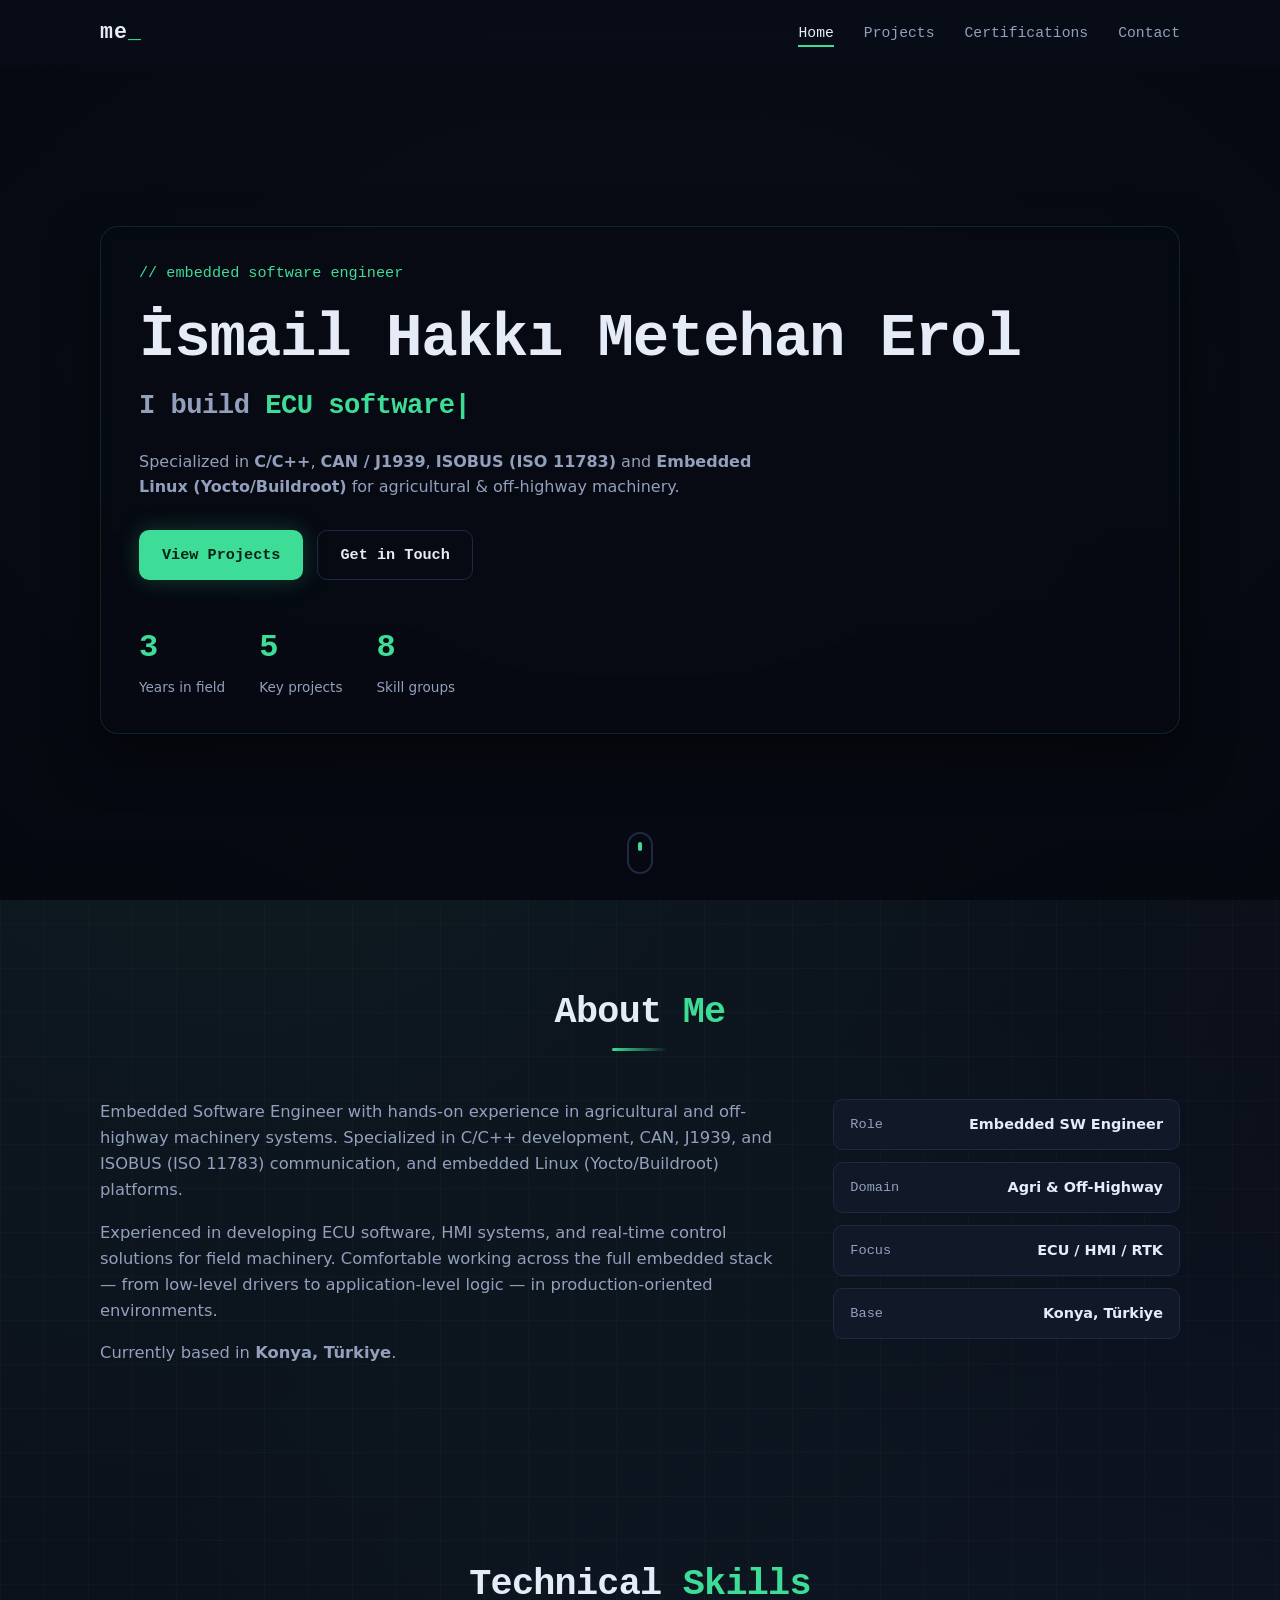
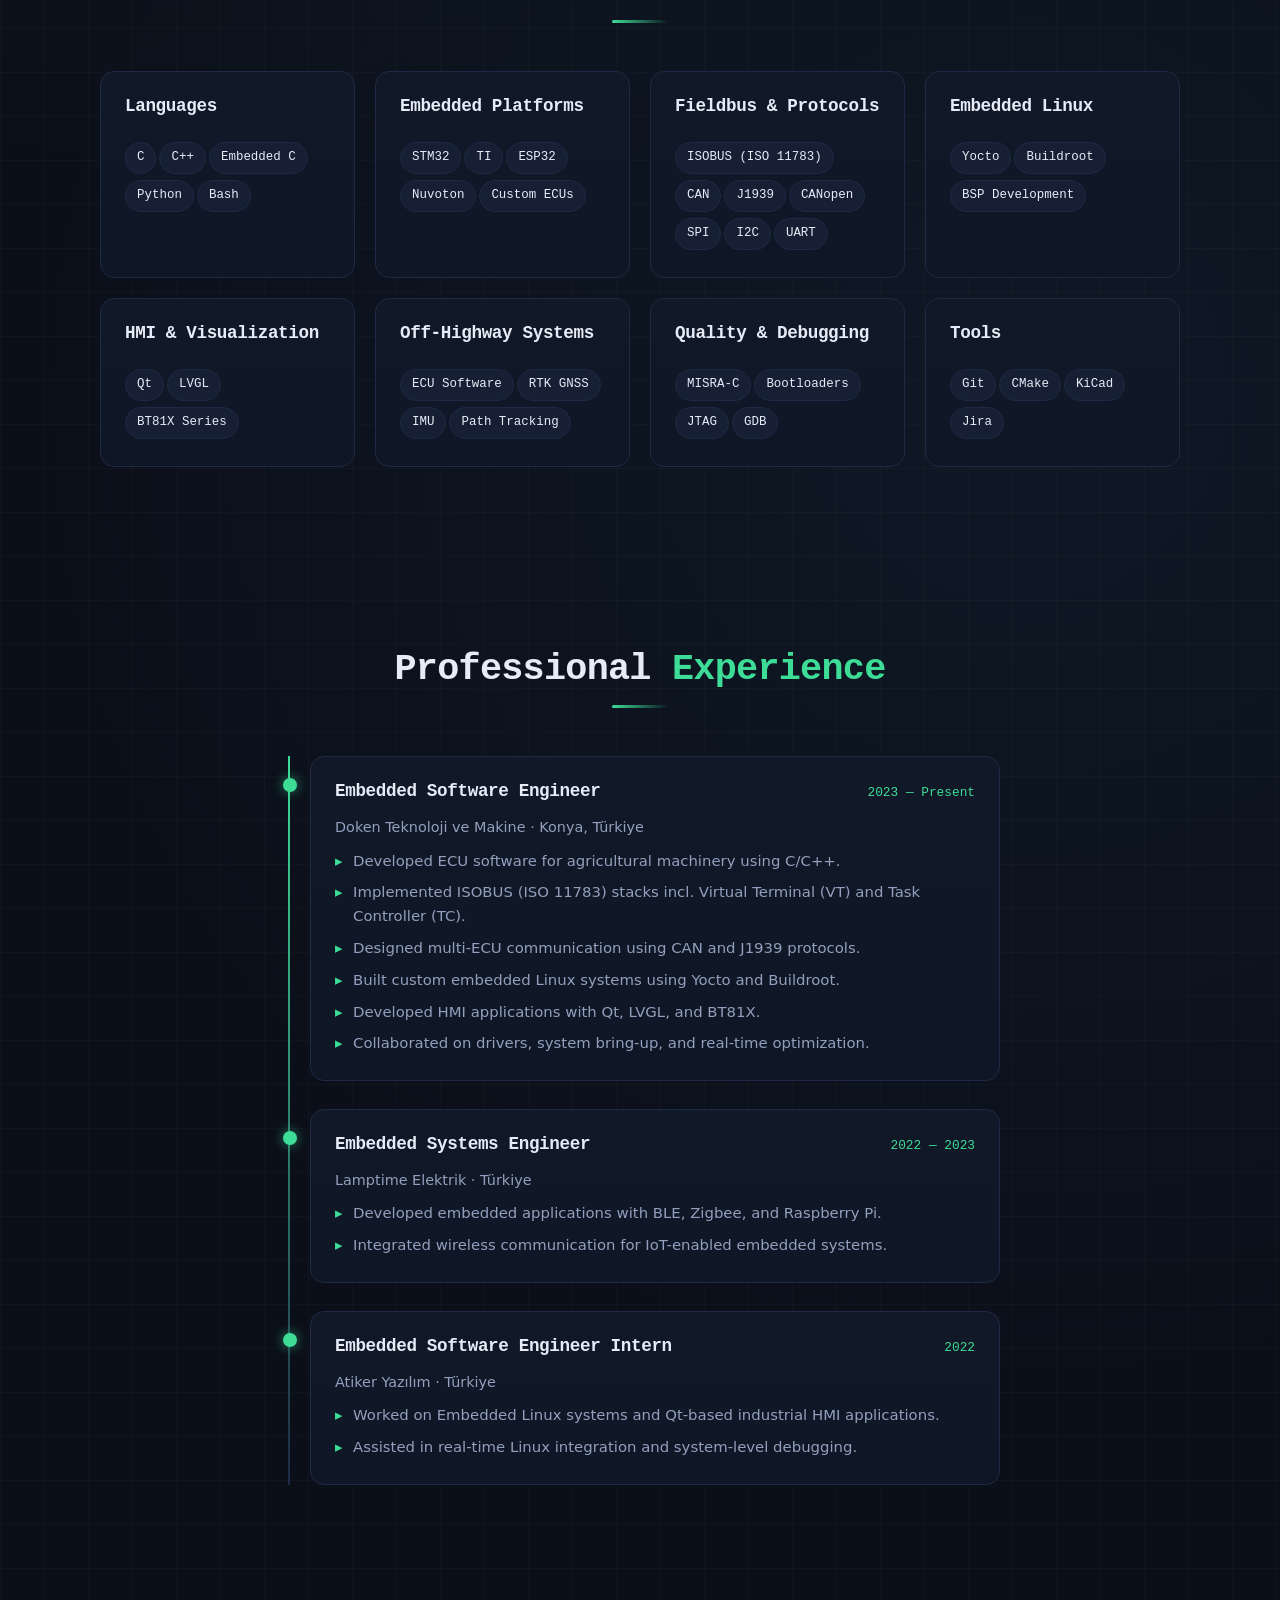
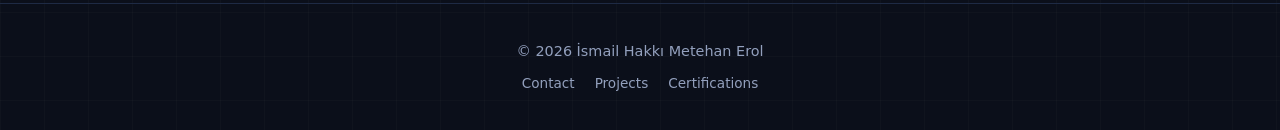
==== commit 4943b9f5: "feat: add rotating machinery/automotive hero background with renamed images" ====
--- a/index.html
+++ b/index.html
@@ -74,7 +74,7 @@
             in production-oriented environments.
           </p>
           <p>
-            Currently based in <strong>Konya, Türkiye</strong>. Open to relocation — visa sponsorship required.
+            Currently based in <strong>Konya, Türkiye</strong>. 
           </p>
         </div>
         <div class="about-facts reveal">
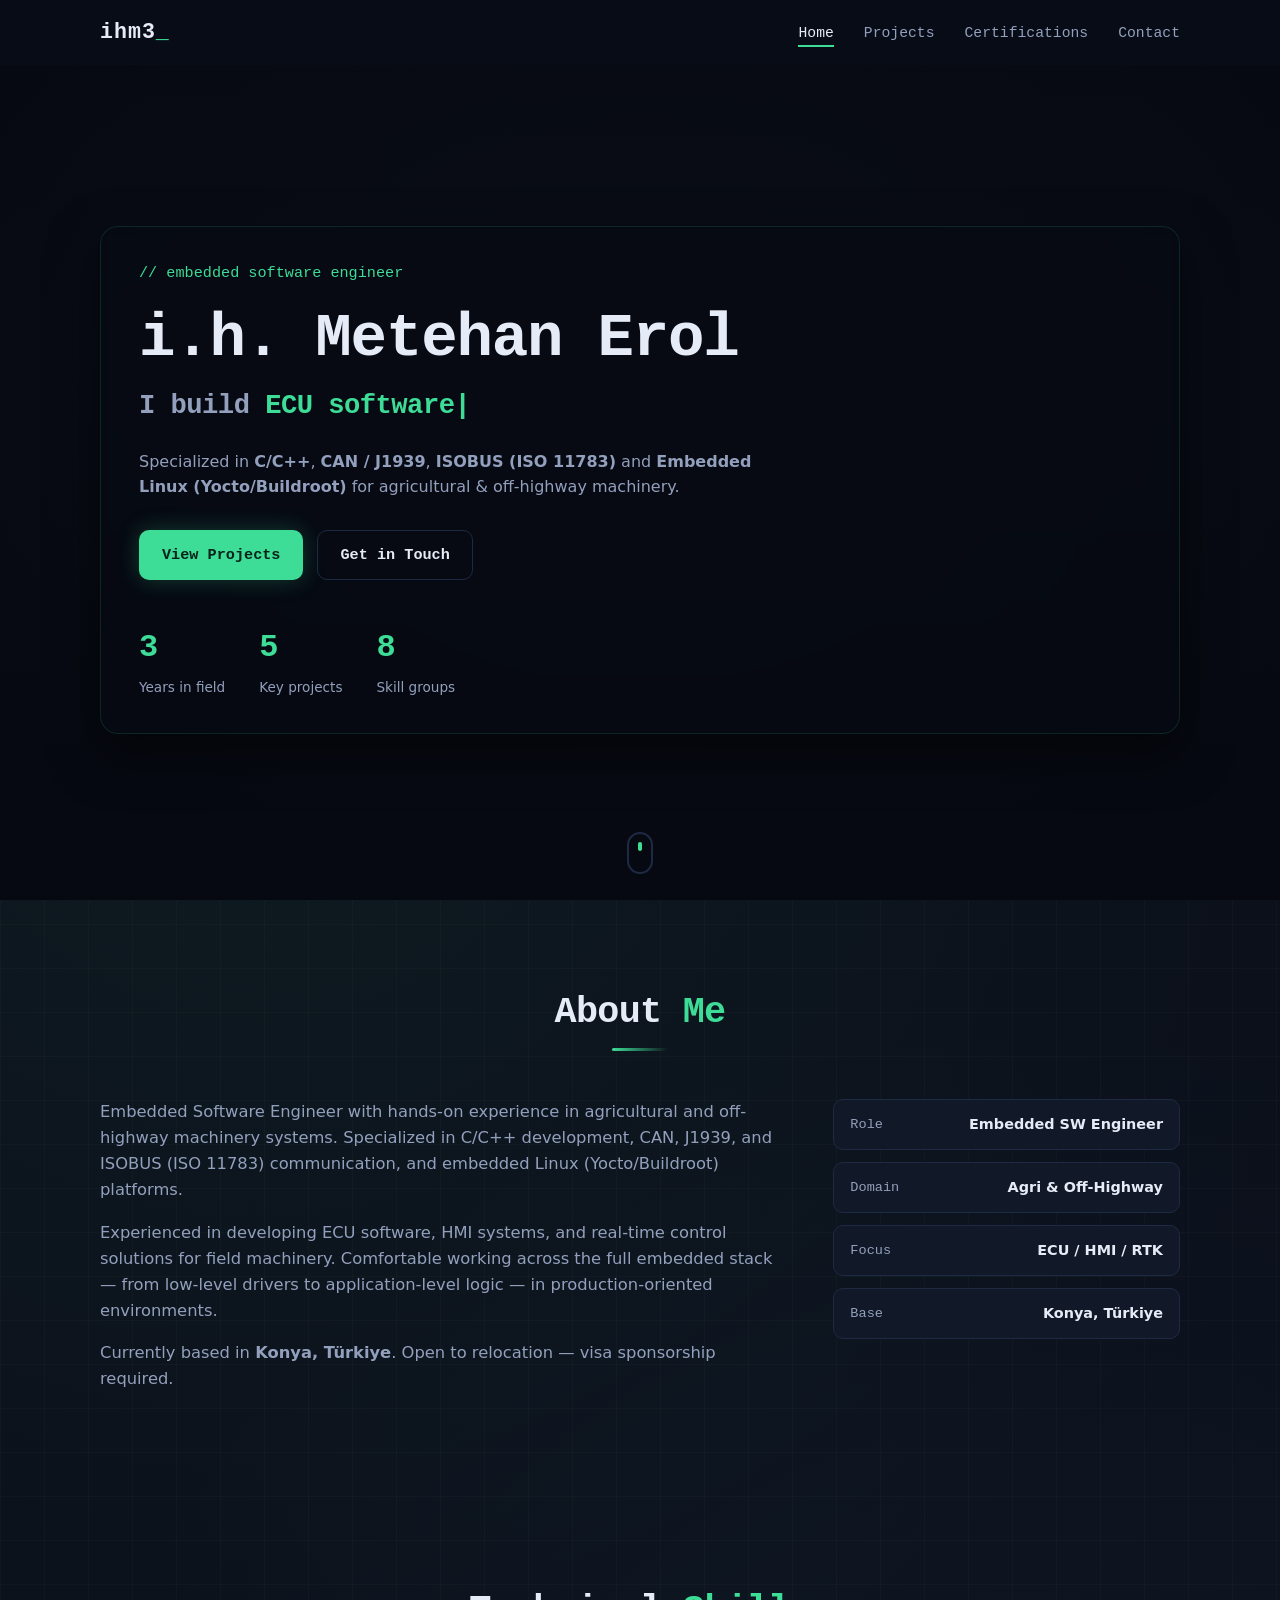
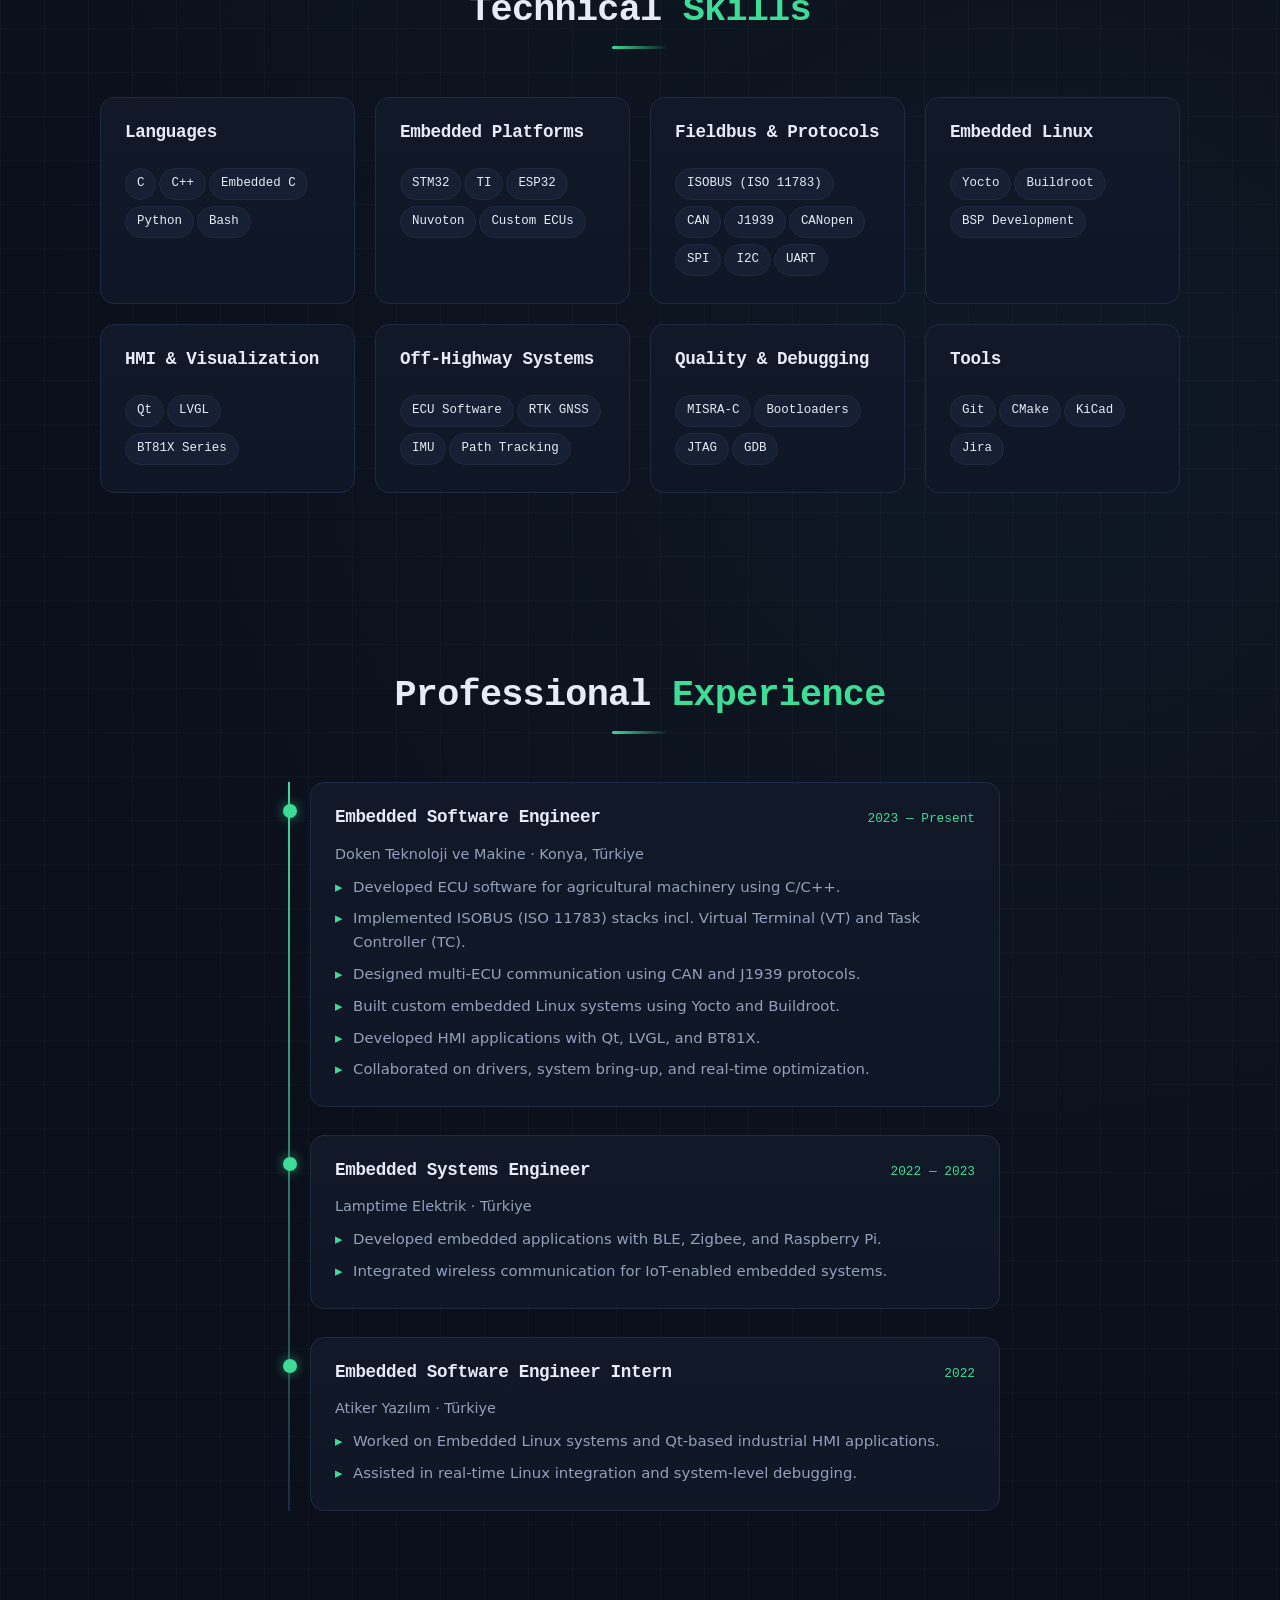
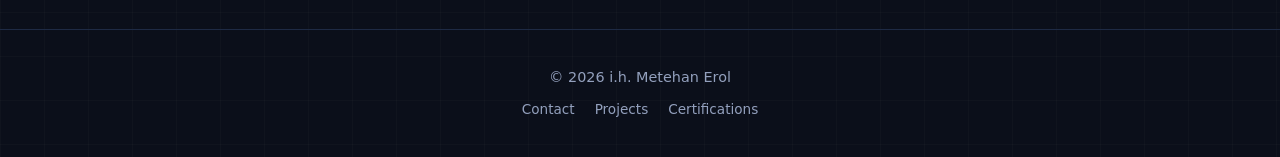
==== commit c6b39881: "refactor: remove CV download, rebrand logo to ihm3_, shorten displayed name to i.h. Metehan Erol" ====
--- a/index.html
+++ b/index.html
@@ -4,7 +4,7 @@
   <meta charset="UTF-8">
   <meta name="viewport" content="width=device-width, initial-scale=1.0">
   <meta name="description" content="Portfolio of Metehan Erol, Embedded Software Engineer specializing in agricultural and off-highway systems, ISOBUS, CAN/J1939, and Embedded Linux.">
-  <meta name="author" content="İsmail Hakkı Metehan Erol">
+  <meta name="author" content="i.h. Metehan Erol">
   <meta property="og:title" content="Metehan Erol | Embedded Software Engineer">
   <meta property="og:description" content="Embedded Software Engineer — ISOBUS, CAN/J1939, Embedded Linux, RTK GNSS.">
   <meta property="og:type" content="website">
@@ -16,7 +16,7 @@
 <body id="top">
   <nav class="navbar" id="navbar">
     <div class="nav-inner">
-      <a href="index.html" class="nav-logo">me<span class="accent">_</span></a>
+      <a href="index.html" class="nav-logo">ihm3<span class="accent">_</span></a>
       <button class="nav-toggle" id="navToggle" aria-label="Toggle navigation" aria-expanded="false">
         <span></span><span></span><span></span>
       </button>
@@ -37,7 +37,7 @@
     </div>
     <div class="hero-inner">
       <p class="hero-eyebrow reveal">// embedded software engineer</p>
-      <h1 class="hero-title reveal">İsmail Hakkı Metehan Erol</h1>
+      <h1 class="hero-title reveal">i.h. Metehan Erol</h1>
       <h2 class="hero-sub reveal">I build <span id="typed" class="accent"></span><span class="cursor">|</span></h2>
       <p class="hero-desc reveal">
         Specialized in <strong>C/C++</strong>, <strong>CAN / J1939</strong>, <strong>ISOBUS (ISO 11783)</strong>
@@ -74,7 +74,7 @@
             in production-oriented environments.
           </p>
           <p>
-            Currently based in <strong>Konya, Türkiye</strong>. 
+            Currently based in <strong>Konya, Türkiye</strong>. Open to relocation — visa sponsorship required.
           </p>
         </div>
         <div class="about-facts reveal">
@@ -102,7 +102,7 @@
   </main>
 
   <footer class="footer">
-    <p>© <span id="year"></span> İsmail Hakkı Metehan Erol</p>
+    <p>© <span id="year"></span> i.h. Metehan Erol</p>
     <p class="footer-links">
       <a href="contact.html">Contact</a>
       <a href="projects.html">Projects</a>
--- a/styles.css
+++ b/styles.css
@@ -838,11 +838,6 @@
   font-size: 0.98rem;
 }
 
-.cv-btn {
-  margin-top: 8px;
-  text-align: center;
-}
-
 /* ============ Contact form ============ */
 .contact-form {
   display: grid;
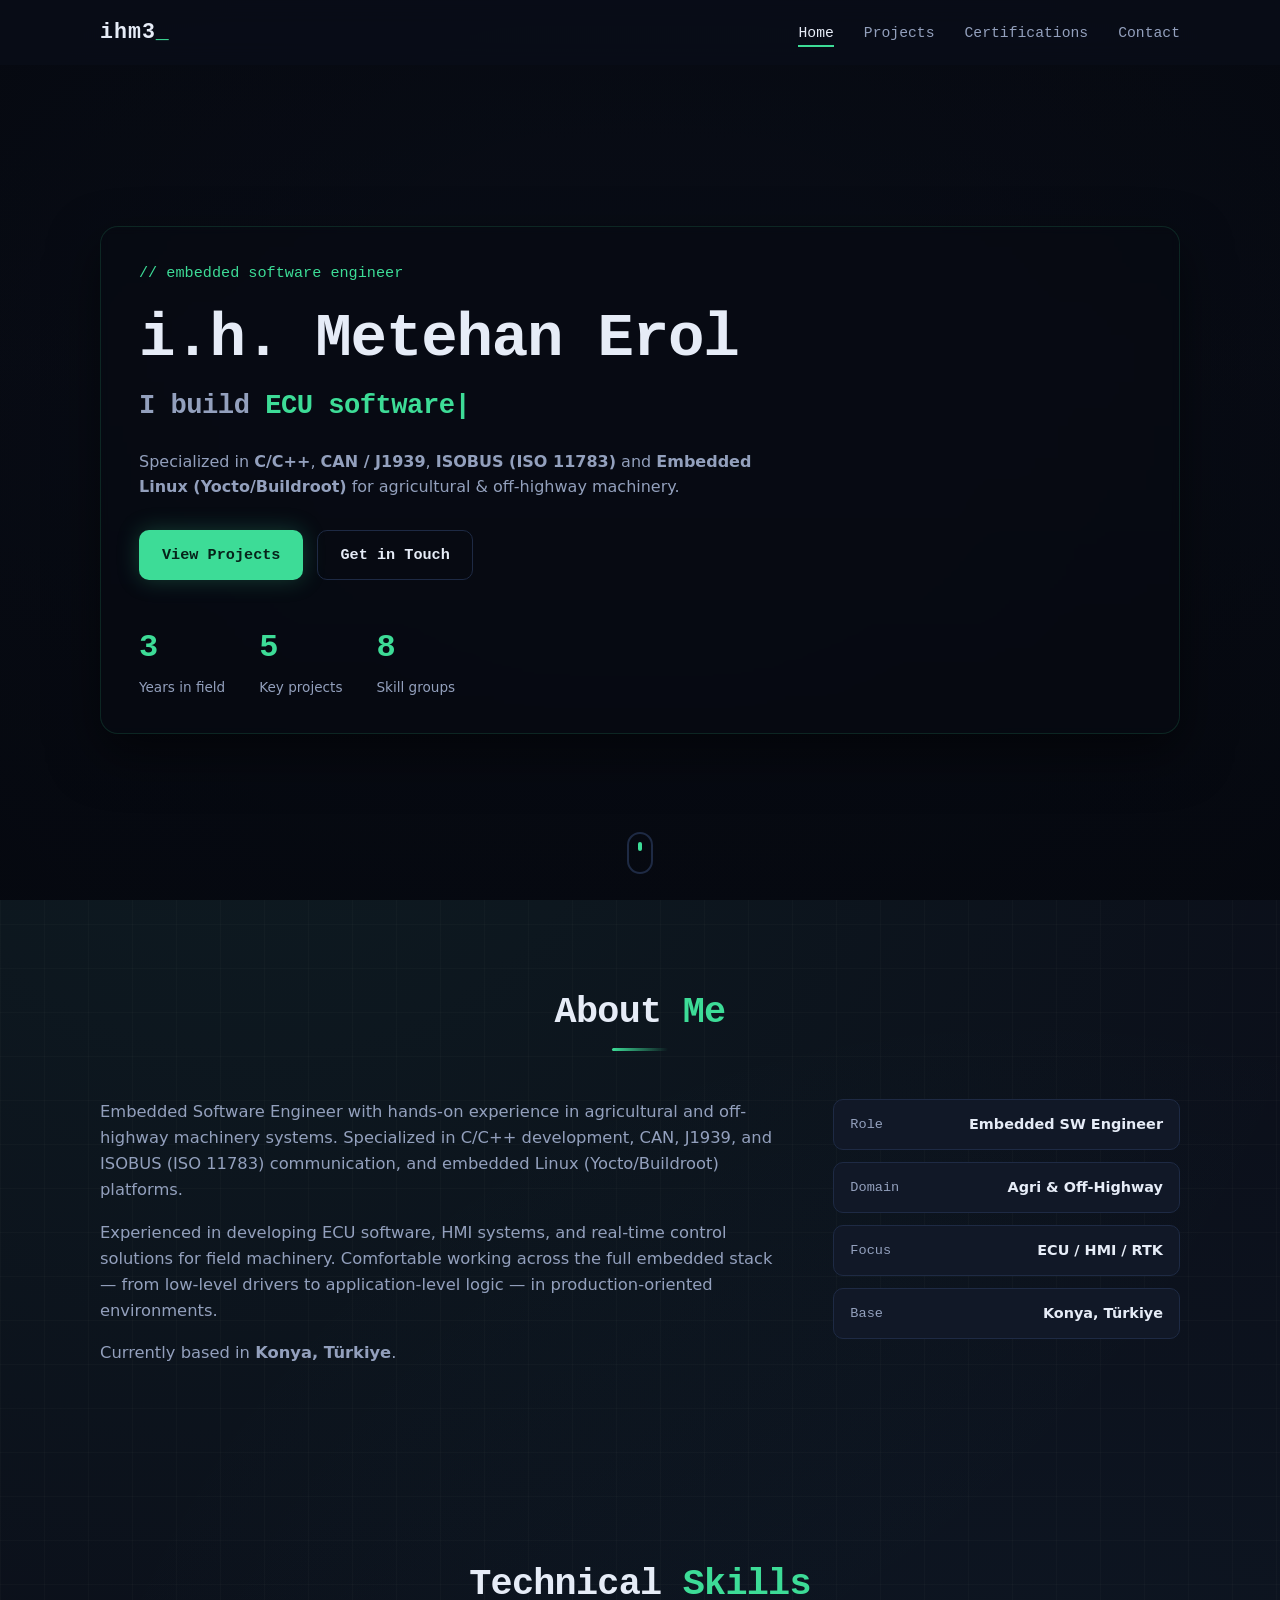
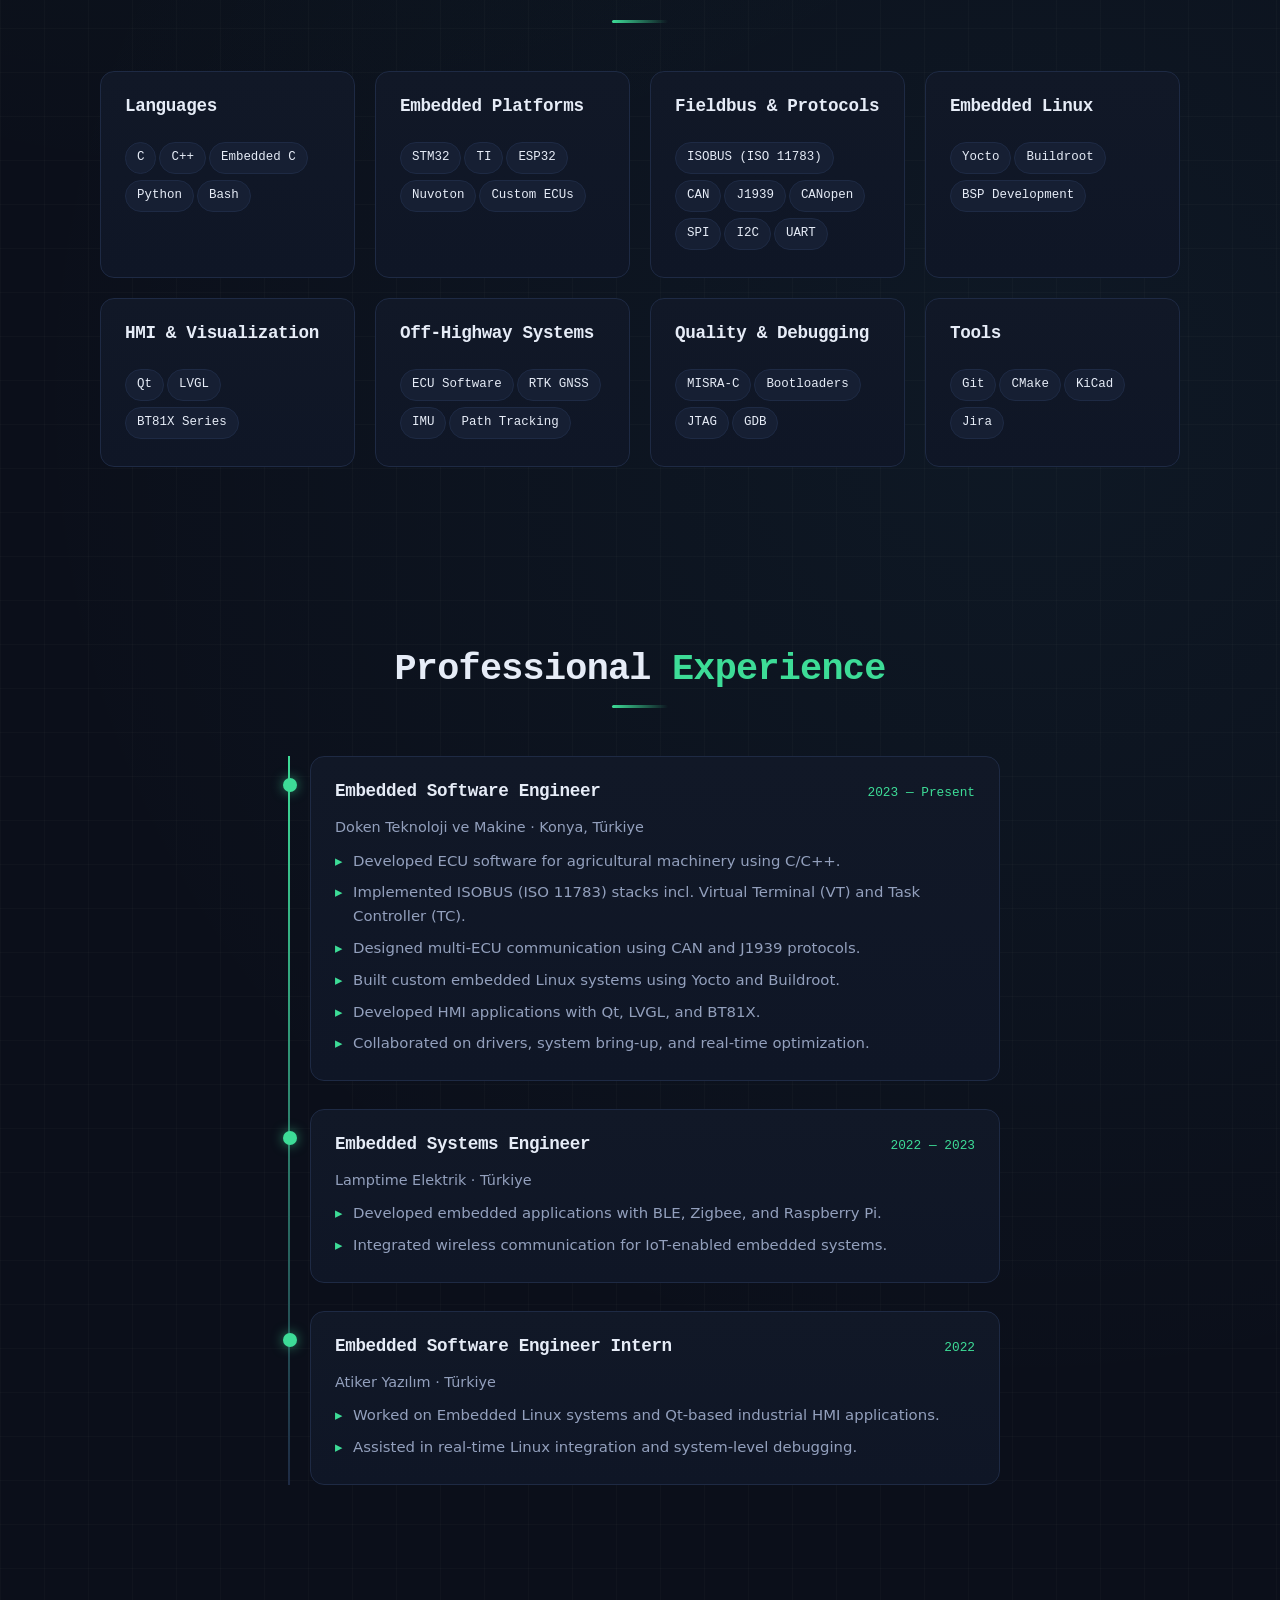
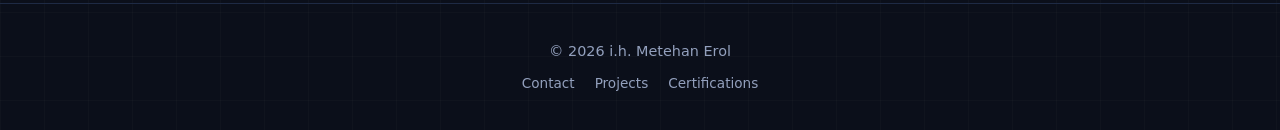
==== commit 4bdf2a49: "refactor: remove CV download, rebrand logo to ihm3_, shorten displayed name to i.h. Metehan Erol" ====
--- a/index.html
+++ b/index.html
@@ -74,7 +74,7 @@
             in production-oriented environments.
           </p>
           <p>
-            Currently based in <strong>Konya, Türkiye</strong>. Open to relocation — visa sponsorship required.
+            Currently based in <strong>Konya, Türkiye</strong>. 
           </p>
         </div>
         <div class="about-facts reveal">
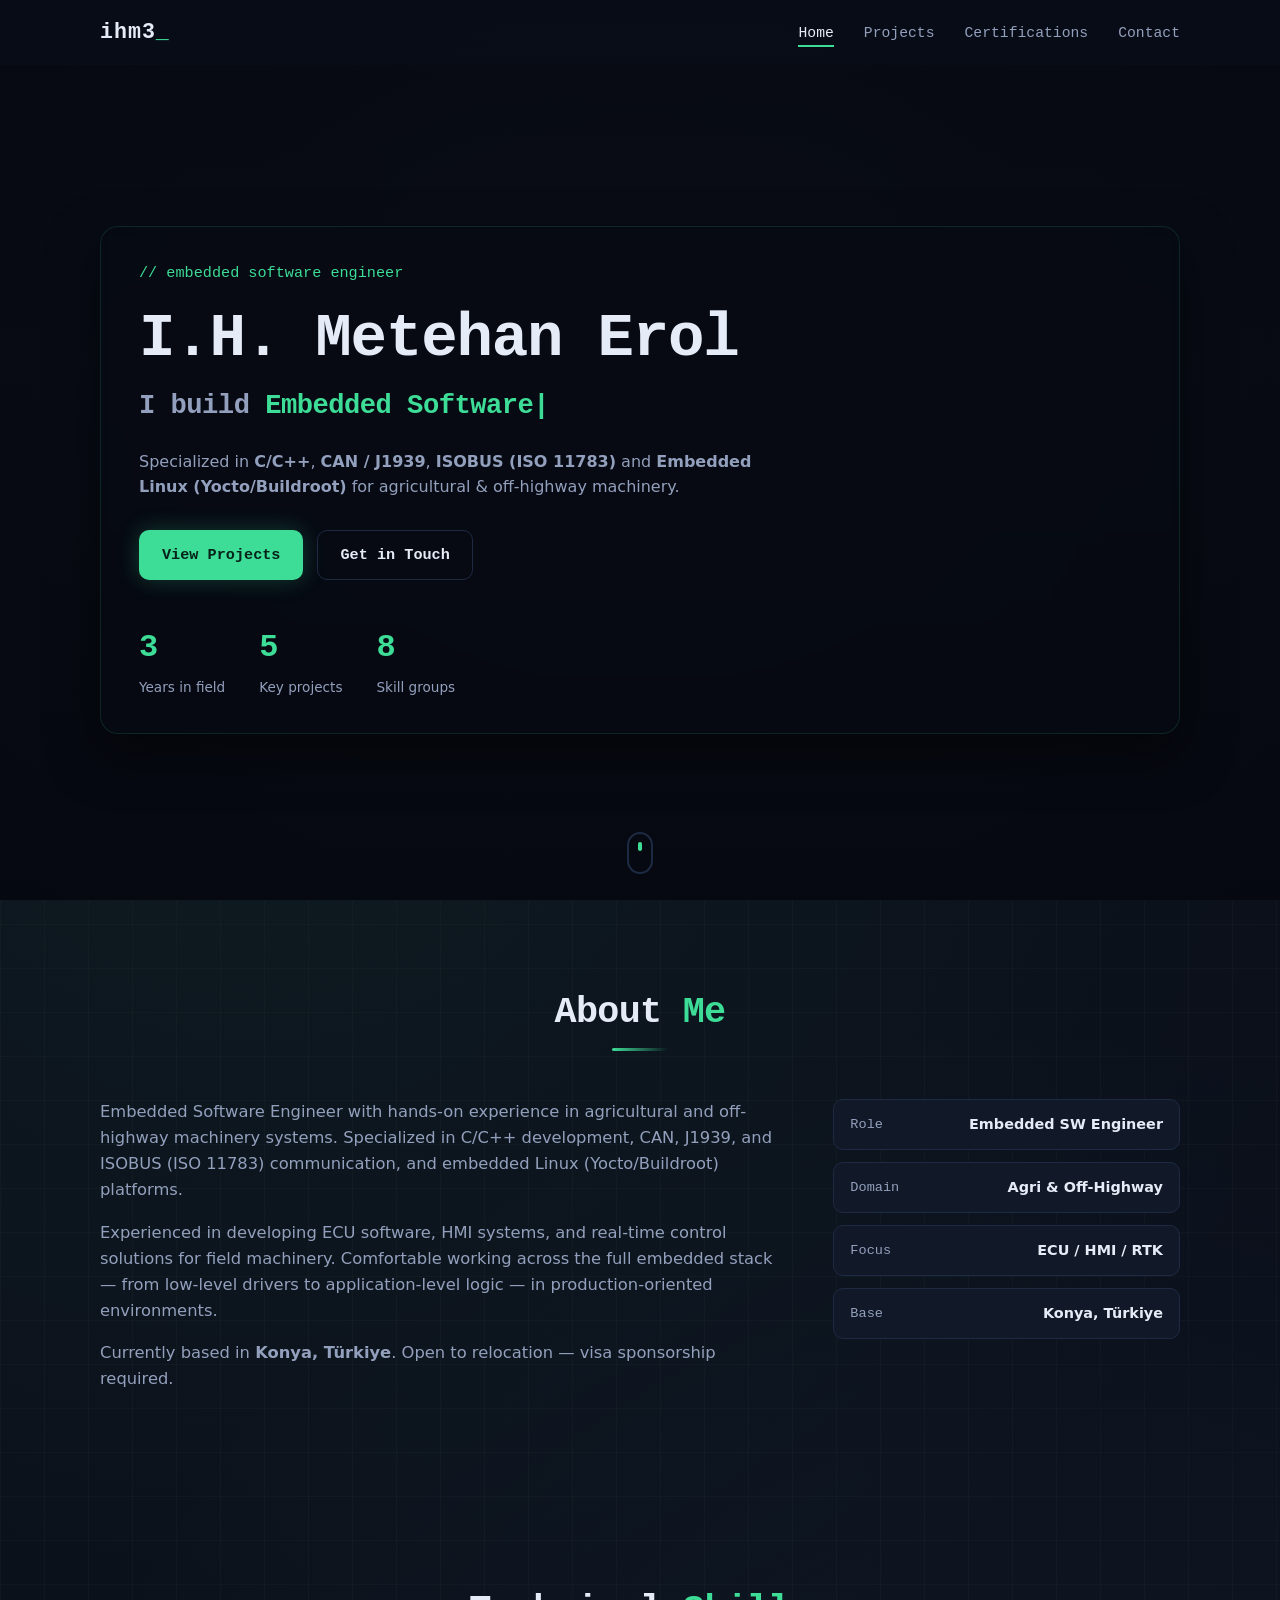
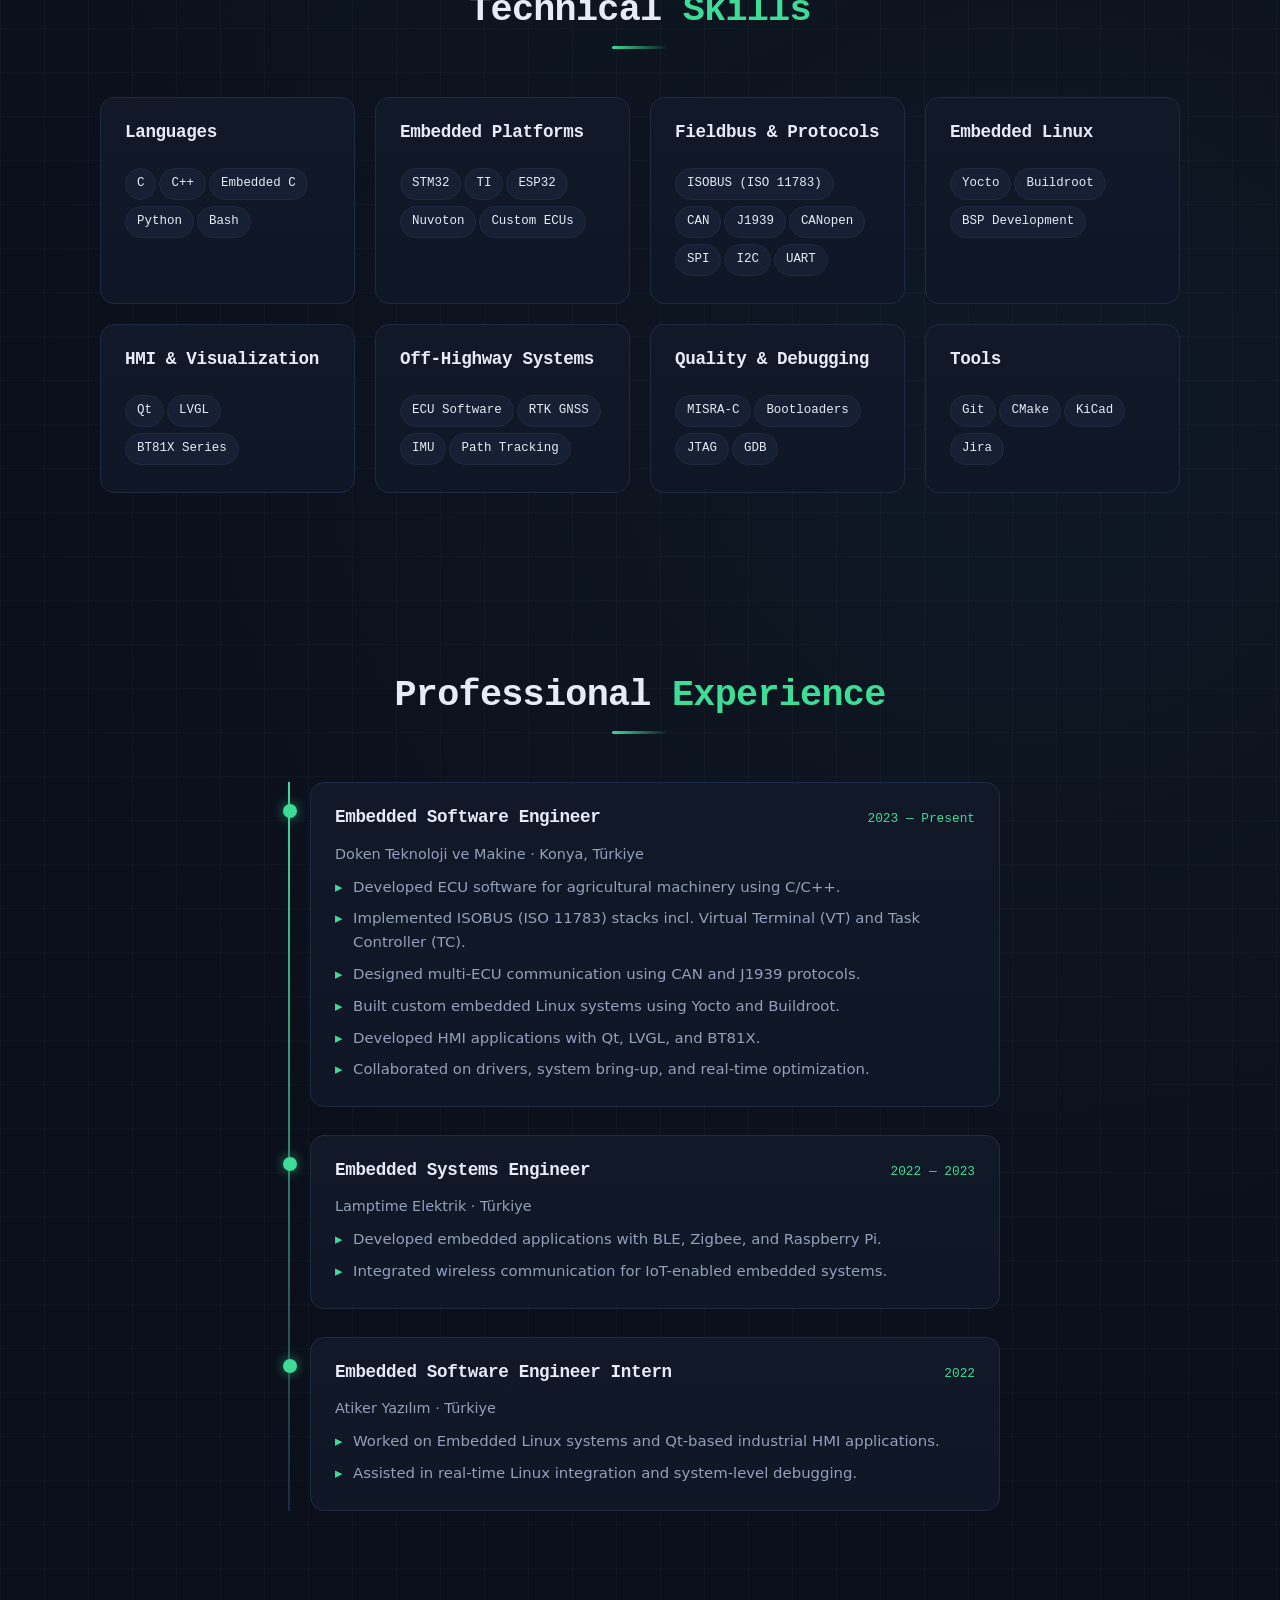
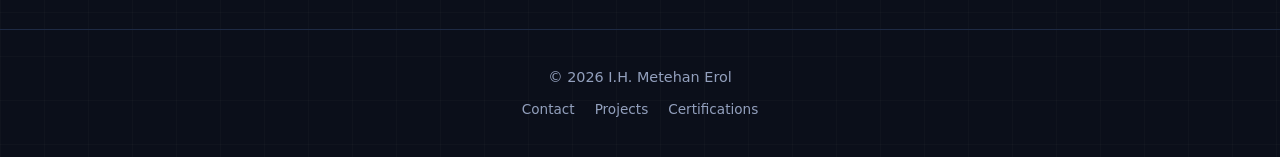
==== commit d69c9206: "feat: update hero typing phrases with automotive/off-highway topics, capitalize initials I.H." ====
--- a/index.html
+++ b/index.html
@@ -4,7 +4,7 @@
   <meta charset="UTF-8">
   <meta name="viewport" content="width=device-width, initial-scale=1.0">
   <meta name="description" content="Portfolio of Metehan Erol, Embedded Software Engineer specializing in agricultural and off-highway systems, ISOBUS, CAN/J1939, and Embedded Linux.">
-  <meta name="author" content="i.h. Metehan Erol">
+  <meta name="author" content="I.H. Metehan Erol">
   <meta property="og:title" content="Metehan Erol | Embedded Software Engineer">
   <meta property="og:description" content="Embedded Software Engineer — ISOBUS, CAN/J1939, Embedded Linux, RTK GNSS.">
   <meta property="og:type" content="website">
@@ -37,7 +37,7 @@
     </div>
     <div class="hero-inner">
       <p class="hero-eyebrow reveal">// embedded software engineer</p>
-      <h1 class="hero-title reveal">i.h. Metehan Erol</h1>
+      <h1 class="hero-title reveal">I.H. Metehan Erol</h1>
       <h2 class="hero-sub reveal">I build <span id="typed" class="accent"></span><span class="cursor">|</span></h2>
       <p class="hero-desc reveal">
         Specialized in <strong>C/C++</strong>, <strong>CAN / J1939</strong>, <strong>ISOBUS (ISO 11783)</strong>
@@ -74,7 +74,7 @@
             in production-oriented environments.
           </p>
           <p>
-            Currently based in <strong>Konya, Türkiye</strong>. 
+            Currently based in <strong>Konya, Türkiye</strong>. Open to relocation — visa sponsorship required.
           </p>
         </div>
         <div class="about-facts reveal">
@@ -102,7 +102,7 @@
   </main>
 
   <footer class="footer">
-    <p>© <span id="year"></span> i.h. Metehan Erol</p>
+    <p>© <span id="year"></span> I.H. Metehan Erol</p>
     <p class="footer-links">
       <a href="contact.html">Contact</a>
       <a href="projects.html">Projects</a>
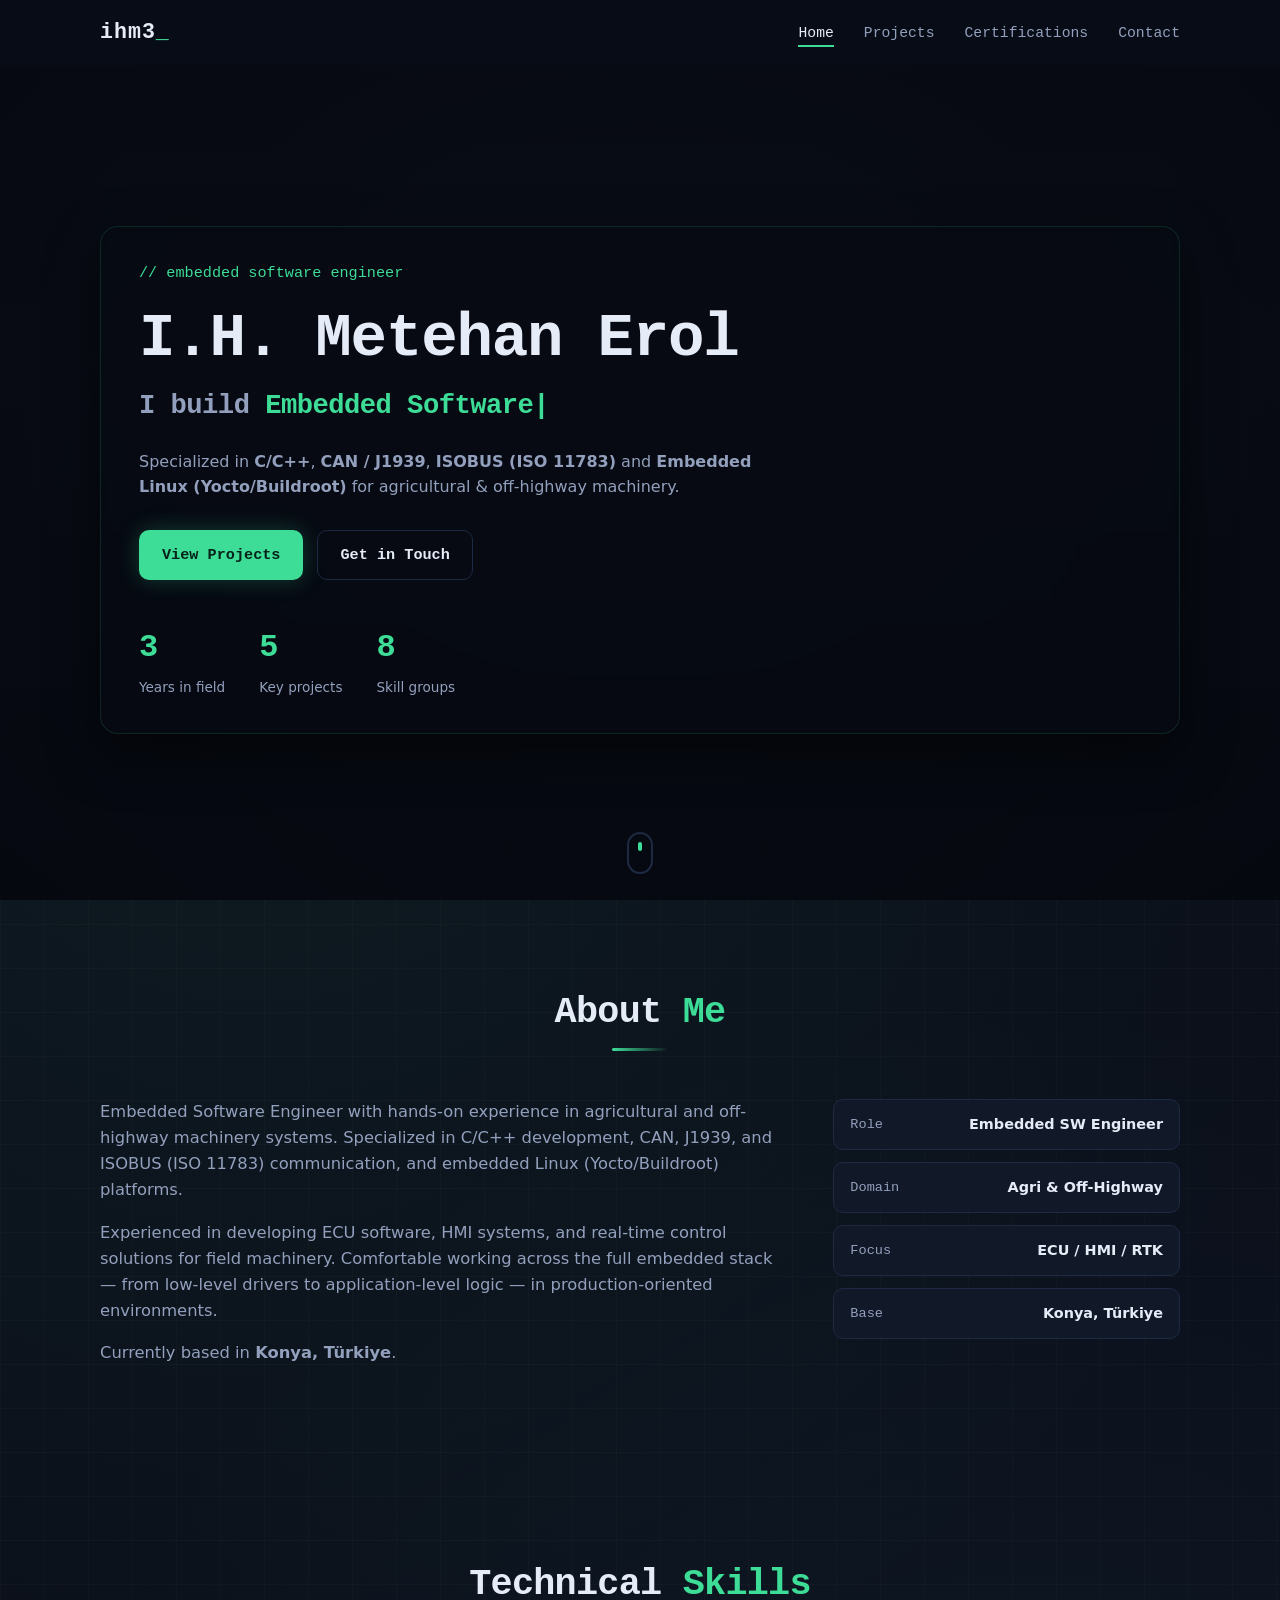
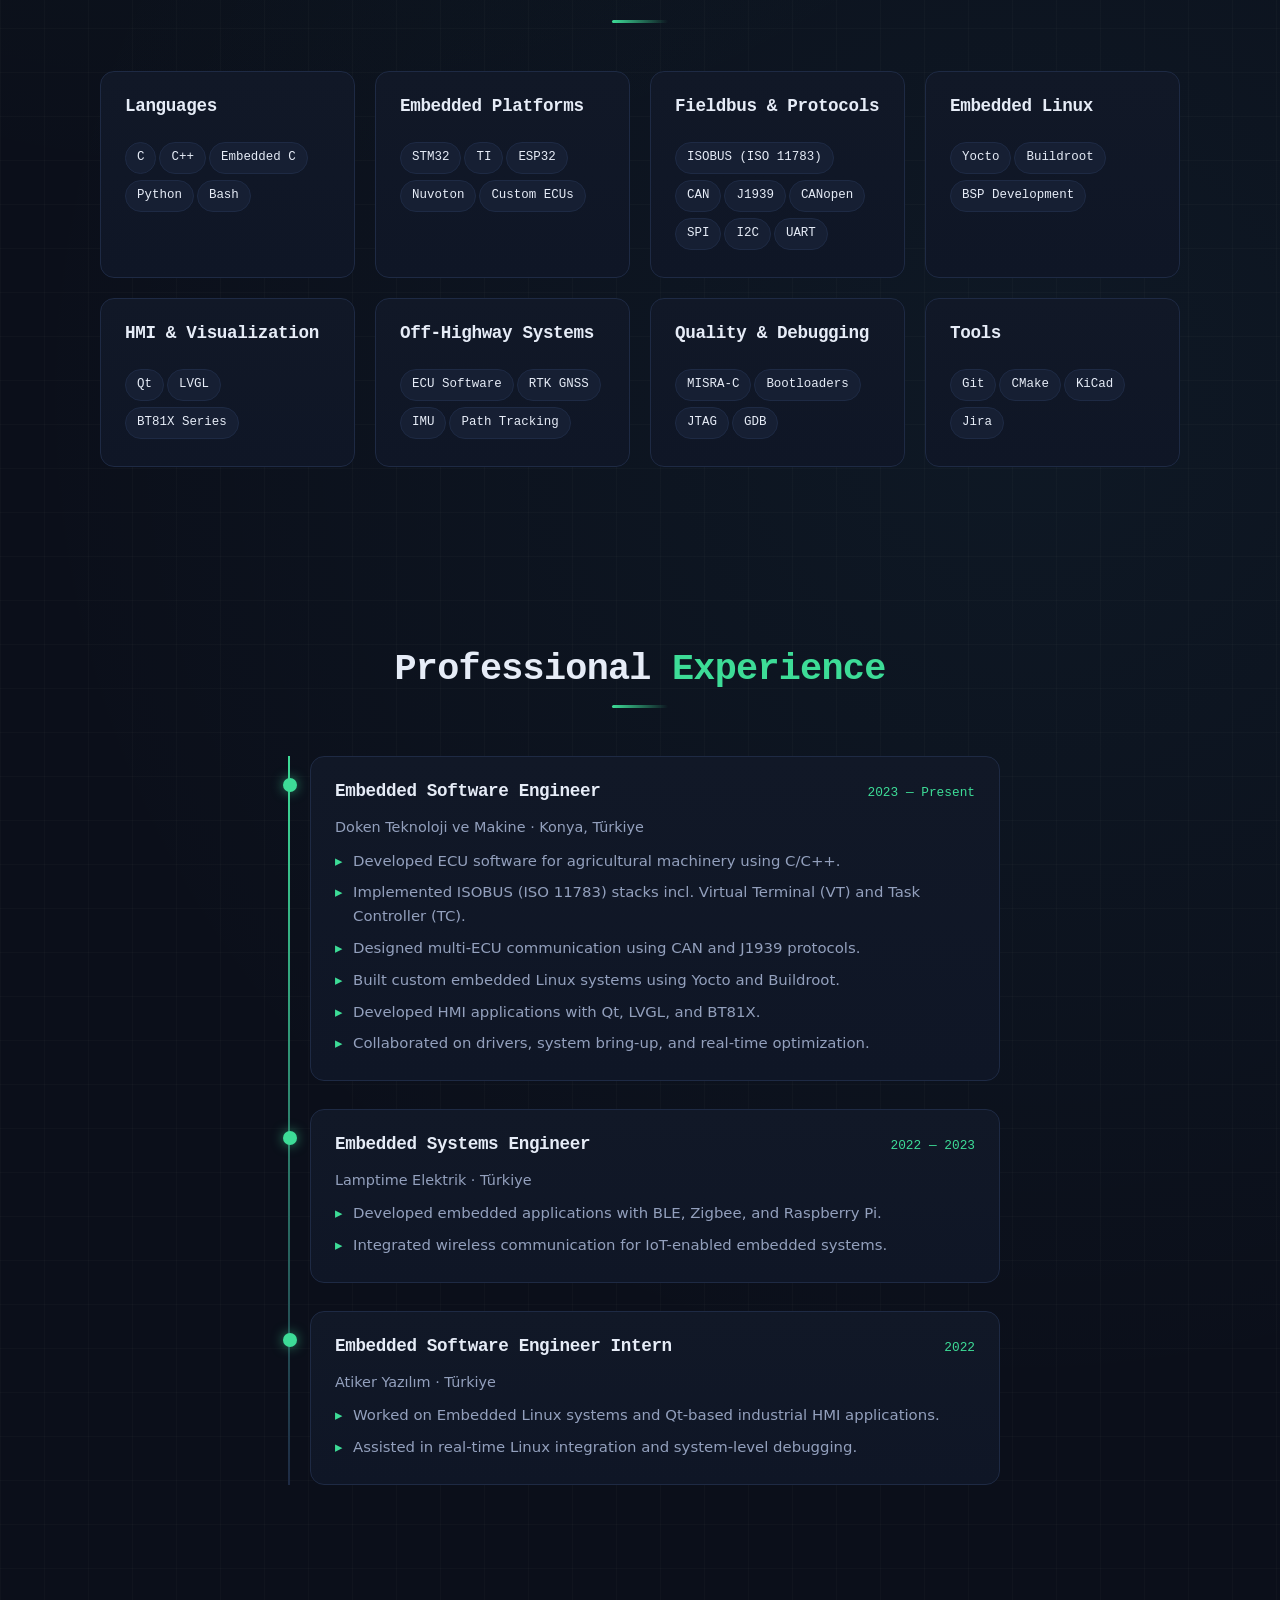
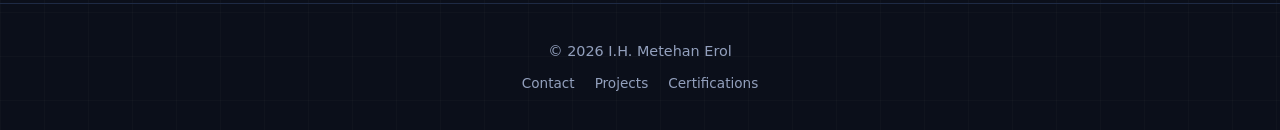
==== commit 10b3b8d3: "feat: update hero typing phrases with automotive/off-highway topics, capitalize initials I.H." ====
--- a/index.html
+++ b/index.html
@@ -74,7 +74,7 @@
             in production-oriented environments.
           </p>
           <p>
-            Currently based in <strong>Konya, Türkiye</strong>. Open to relocation — visa sponsorship required.
+            Currently based in <strong>Konya, Türkiye</strong>. 
           </p>
         </div>
         <div class="about-facts reveal">
